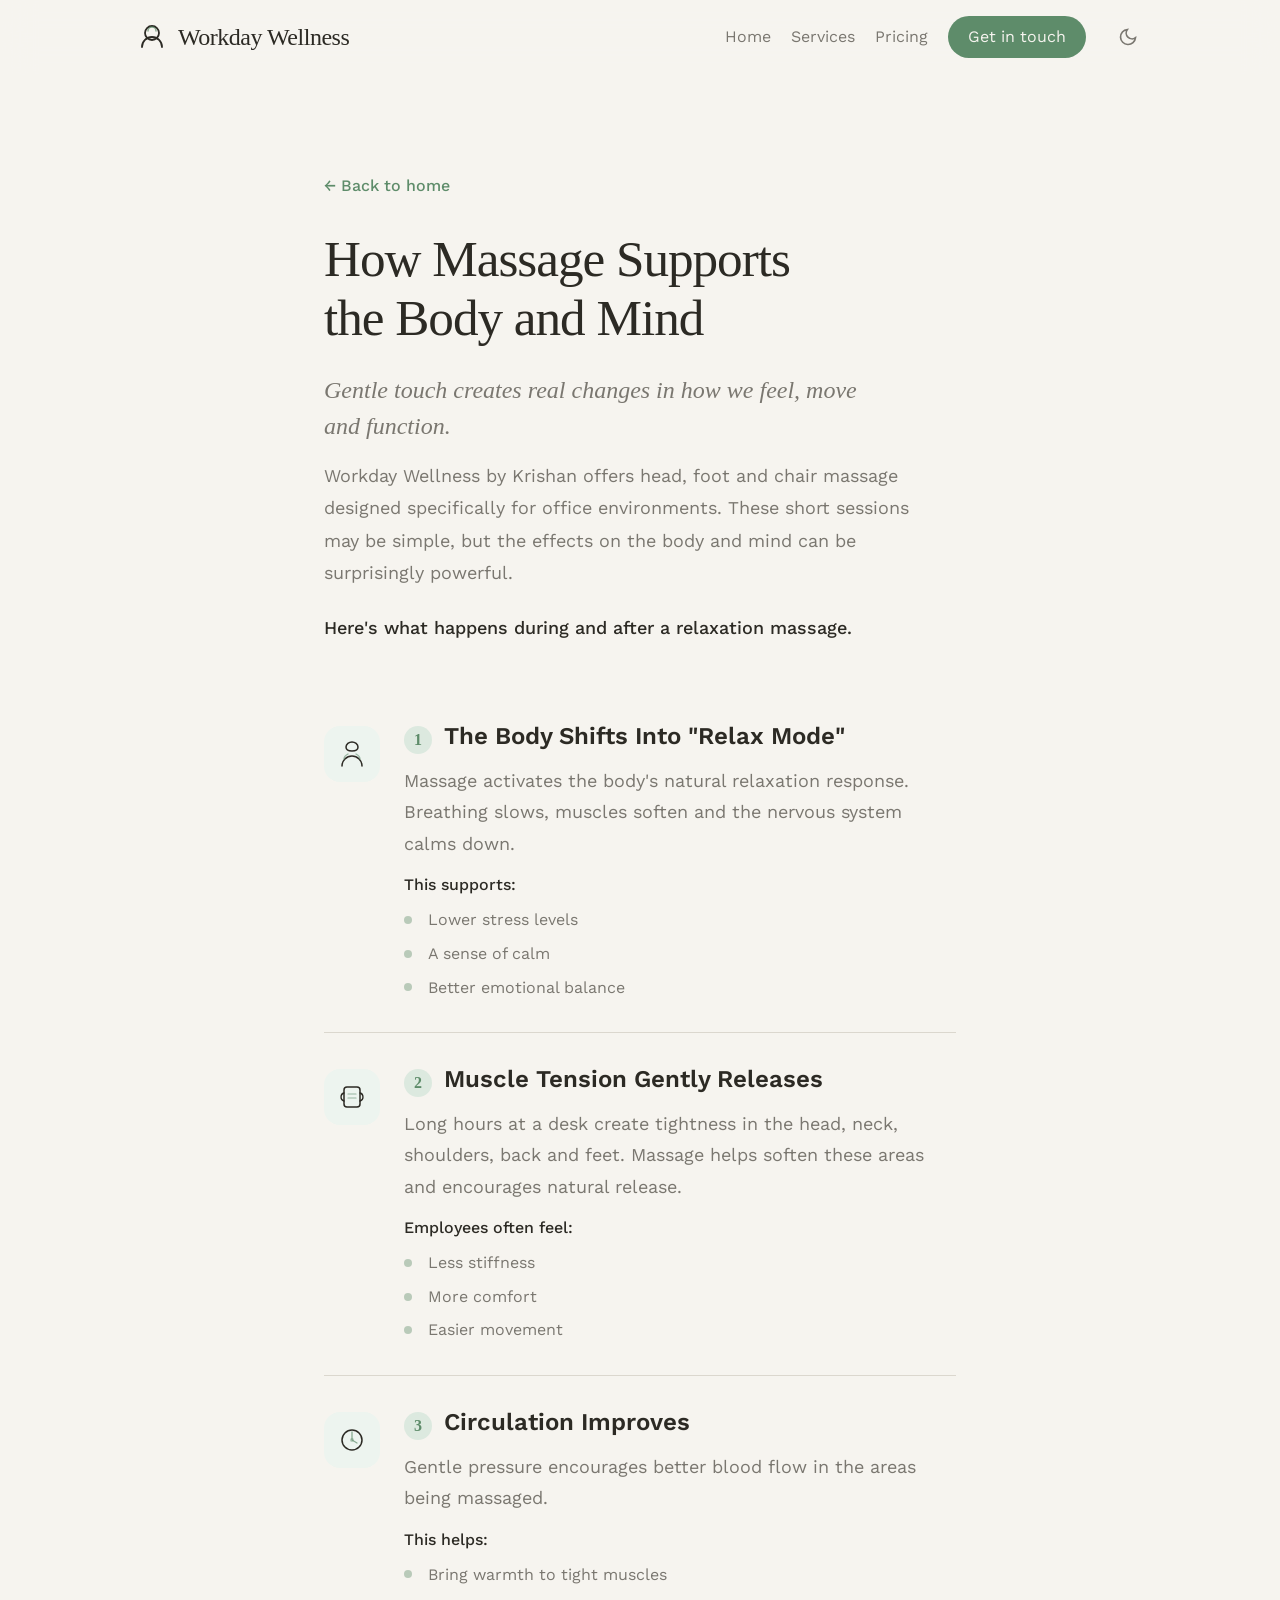
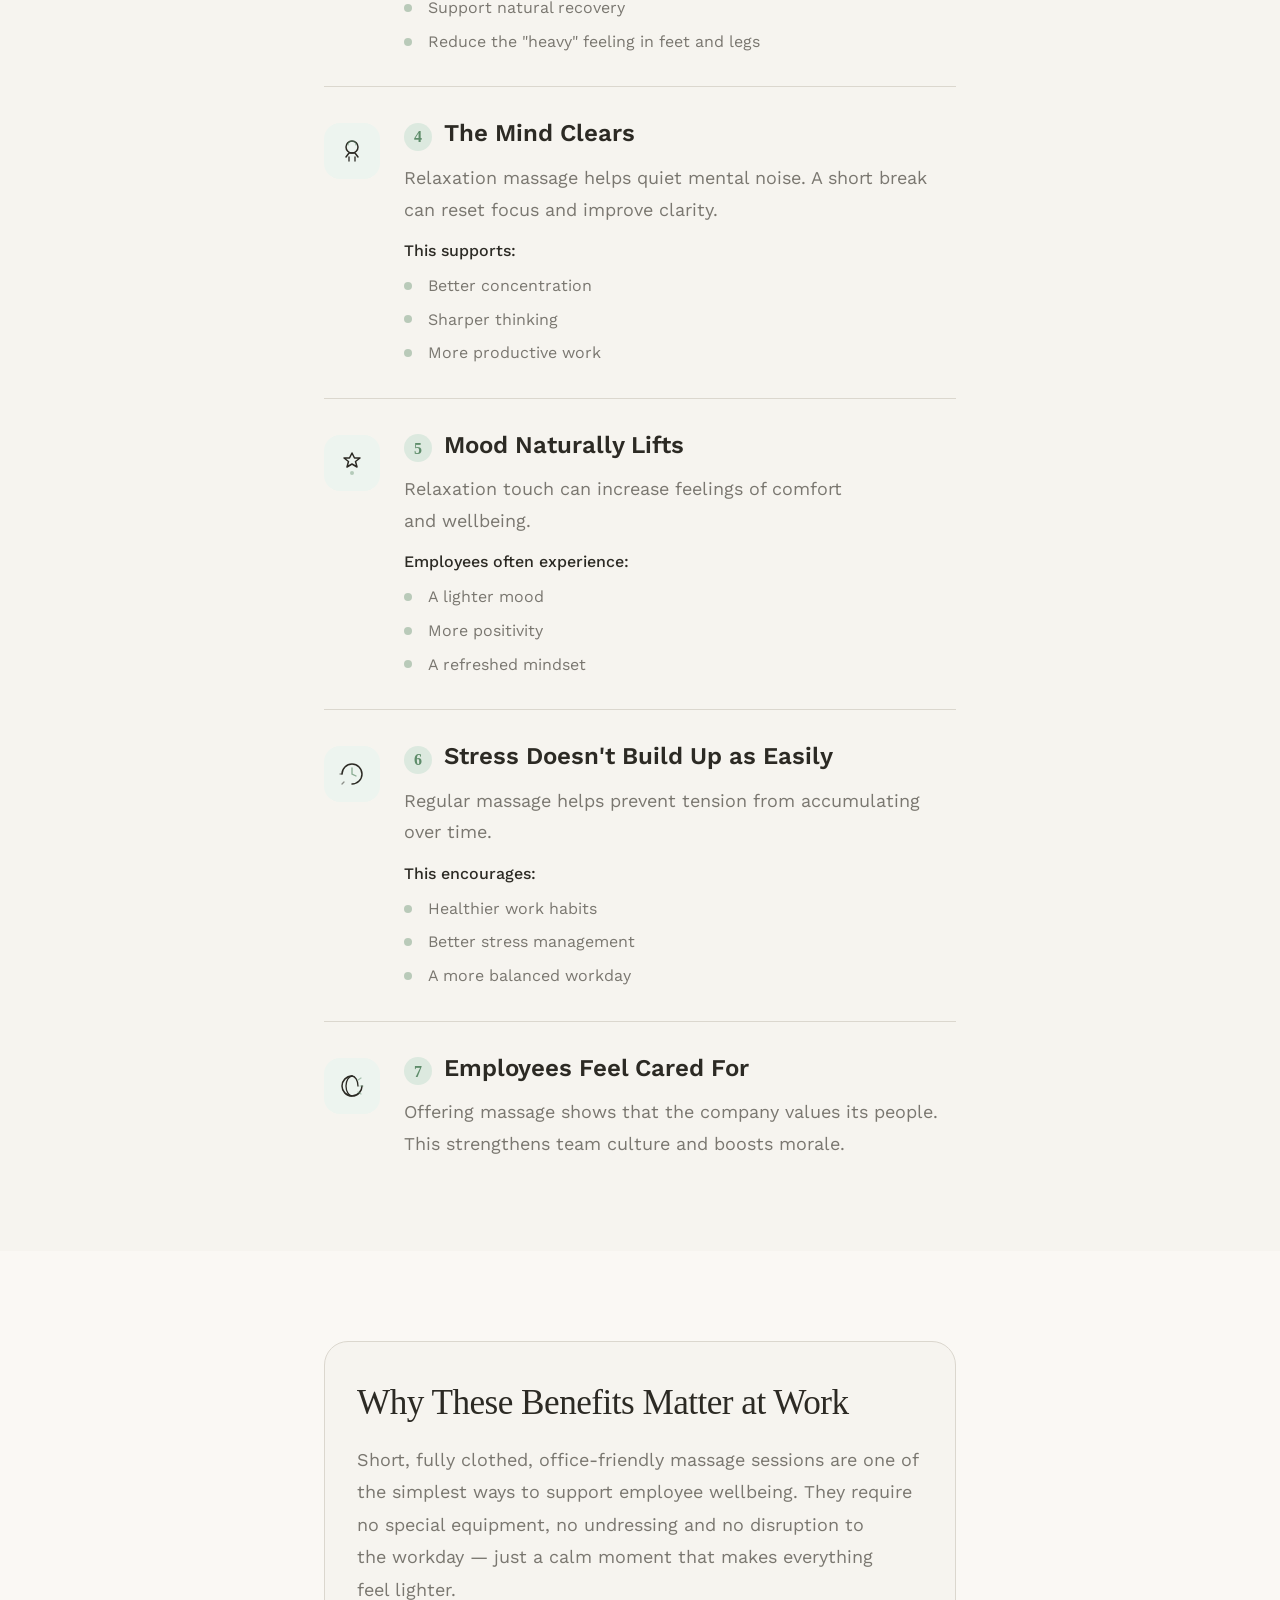
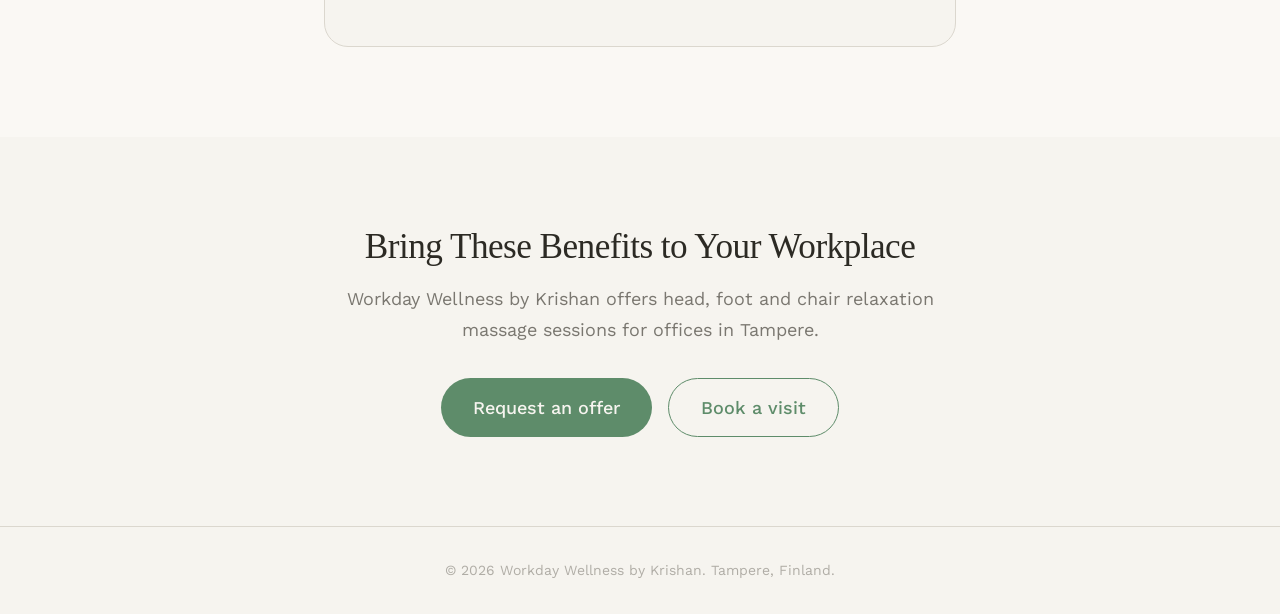
==== benefits.html @ c1ab9ff2 "Add benefits page: How Massage Supports the Body and Mind - 7 benefit sections with icons and bullet" ====
<!DOCTYPE html>
<html lang="en">
<head>
  <meta charset="UTF-8">
  <meta name="viewport" content="width=device-width, initial-scale=1.0">
  <title>How Massage Benefits the Body — Workday Wellness by Krishan</title>
  <meta name="description" content="Discover how gentle head, foot and chair massage supports the body and mind. Reduce stress, ease tension and boost focus at work.">

  <!-- Open Graph -->
  <meta property="og:title" content="How Massage Benefits the Body — Workday Wellness by Krishan">
  <meta property="og:description" content="Gentle touch creates real changes in how we feel, move and function.">
  <meta property="og:type" content="website">

  <!-- Fonts -->
  <link href="https://api.fontshare.com/v2/css?f[]=zodiak@400,500,600,700&display=swap" rel="stylesheet">
  <link rel="preconnect" href="https://fonts.googleapis.com">
  <link rel="preconnect" href="https://fonts.gstatic.com" crossorigin>
  <link href="https://fonts.googleapis.com/css2?family=Work+Sans:wght@300;400;500;600&display=swap" rel="stylesheet">

  <link rel="stylesheet" href="style.css">
  <link rel="stylesheet" href="benefits.css">
</head>
<body>

  <!-- ═══════════════════════════════════════ NAV ═══════════════════════════════════════ -->
  <header class="header" id="header">
    <nav class="nav">
      <a href="index.html" class="logo" aria-label="Workday Wellness home">
        <svg width="36" height="36" viewBox="0 0 36 36" fill="none" xmlns="http://www.w3.org/2000/svg" aria-hidden="true">
          <circle cx="18" cy="14" r="7" stroke="currentColor" stroke-width="1.8"/>
          <path d="M8 28c0-5.5 4.5-10 10-10s10 4.5 10 10" stroke="currentColor" stroke-width="1.8" stroke-linecap="round"/>
          <path d="M14 12c0-2.2 1.8-4 4-4s4 1.8 4 4" stroke="var(--color-accent)" stroke-width="1.5" stroke-linecap="round" opacity="0.7"/>
        </svg>
        <span class="logo-text">Workday Wellness</span>
      </a>
      <div class="nav-links" id="navLinks">
        <a href="index.html">Home</a>
        <a href="index.html#services">Services</a>
        <a href="index.html#pricing">Pricing</a>
        <a href="index.html#contact" class="nav-cta">Get in touch</a>
      </div>
      <button class="theme-toggle" data-theme-toggle aria-label="Switch to dark mode">
        <svg width="20" height="20" viewBox="0 0 24 24" fill="none" stroke="currentColor" stroke-width="2"><path d="M21 12.79A9 9 0 1 1 11.21 3 7 7 0 0 0 21 12.79z"/></svg>
      </button>
      <button class="mobile-toggle" id="mobileToggle" aria-label="Open menu" aria-expanded="false">
        <span></span><span></span><span></span>
      </button>
    </nav>
  </header>

  <main>

    <!-- ═══════════════════════════════════════ PAGE HERO ═══════════════════════════════ -->
    <section class="benefits-hero">
      <div class="container container--narrow">
        <a href="index.html" class="breadcrumb">&larr; Back to home</a>
        <h1 class="benefits-title">How Massage Supports the Body and Mind</h1>
        <p class="benefits-intro">Gentle touch creates real changes in how we feel, move and function.</p>
        <p class="benefits-intro-sub">Workday Wellness by Krishan offers head, foot and chair massage designed specifically for office environments. These short sessions may be simple, but the effects on the body and mind can be surprisingly powerful.</p>
        <p class="benefits-prompt">Here's what happens during and after a relaxation massage.</p>
      </div>
    </section>

    <!-- ═══════════════════════════════════════ BENEFITS ════════════════════════════════ -->
    <section class="benefits-list">
      <div class="container container--narrow">

        <!-- Benefit 1 -->
        <article class="benefit-block">
          <div class="benefit-icon-wrap">
            <svg width="32" height="32" viewBox="0 0 32 32" fill="none"><path d="M16 4c-3 0-6 2-6 5s2 4 6 4 6-1 6-4-3-5-6-5z" stroke="currentColor" stroke-width="1.5"/><path d="M6 28c0-5.5 4.5-10 10-10s10 4.5 10 10" stroke="currentColor" stroke-width="1.5" stroke-linecap="round"/><path d="M12 16c-2 1-4 3-4 5" stroke="var(--color-accent)" stroke-width="1.3" stroke-linecap="round" opacity="0.6"/><path d="M20 16c2 1 4 3 4 5" stroke="var(--color-accent)" stroke-width="1.3" stroke-linecap="round" opacity="0.6"/></svg>
          </div>
          <div class="benefit-content">
            <h2><span class="benefit-num">1</span> The Body Shifts Into "Relax Mode"</h2>
            <p>Massage activates the body's natural relaxation response. Breathing slows, muscles soften and the nervous system calms down.</p>
            <p class="benefit-supports">This supports:</p>
            <ul>
              <li>Lower stress levels</li>
              <li>A sense of calm</li>
              <li>Better emotional balance</li>
            </ul>
          </div>
        </article>

        <!-- Benefit 2 -->
        <article class="benefit-block">
          <div class="benefit-icon-wrap">
            <svg width="32" height="32" viewBox="0 0 32 32" fill="none"><rect x="8" y="6" width="16" height="20" rx="3" stroke="currentColor" stroke-width="1.5"/><path d="M12 13h8M12 17h8" stroke="var(--color-accent)" stroke-width="1.2" stroke-linecap="round" opacity="0.6"/><path d="M8 12c-2 0.5-3 2-3 4s1 3.5 3 4" stroke="currentColor" stroke-width="1.3" stroke-linecap="round"/><path d="M24 12c2 0.5 3 2 3 4s-1 3.5-3 4" stroke="currentColor" stroke-width="1.3" stroke-linecap="round"/></svg>
          </div>
          <div class="benefit-content">
            <h2><span class="benefit-num">2</span> Muscle Tension Gently Releases</h2>
            <p>Long hours at a desk create tightness in the head, neck, shoulders, back and feet. Massage helps soften these areas and encourages natural release.</p>
            <p class="benefit-supports">Employees often feel:</p>
            <ul>
              <li>Less stiffness</li>
              <li>More comfort</li>
              <li>Easier movement</li>
            </ul>
          </div>
        </article>

        <!-- Benefit 3 -->
        <article class="benefit-block">
          <div class="benefit-icon-wrap">
            <svg width="32" height="32" viewBox="0 0 32 32" fill="none"><circle cx="16" cy="16" r="10" stroke="currentColor" stroke-width="1.5"/><path d="M16 8v8l5 3" stroke="var(--color-accent)" stroke-width="1.3" stroke-linecap="round" opacity="0.7"/><circle cx="16" cy="16" r="2" fill="var(--color-accent)" opacity="0.4"/></svg>
          </div>
          <div class="benefit-content">
            <h2><span class="benefit-num">3</span> Circulation Improves</h2>
            <p>Gentle pressure encourages better blood flow in the areas being massaged.</p>
            <p class="benefit-supports">This helps:</p>
            <ul>
              <li>Bring warmth to tight muscles</li>
              <li>Support natural recovery</li>
              <li>Reduce the "heavy" feeling in feet and legs</li>
            </ul>
          </div>
        </article>

        <!-- Benefit 4 -->
        <article class="benefit-block">
          <div class="benefit-icon-wrap">
            <svg width="32" height="32" viewBox="0 0 32 32" fill="none"><circle cx="16" cy="12" r="6" stroke="currentColor" stroke-width="1.5"/><path d="M12 10c0-2.2 1.8-4 4-4s4 1.8 4 4" stroke="var(--color-accent)" stroke-width="1.2" stroke-linecap="round" opacity="0.6"/><path d="M10 22l3-4h6l3 4" stroke="currentColor" stroke-width="1.5" stroke-linecap="round" stroke-linejoin="round"/><path d="M13 22v4M19 22v4" stroke="currentColor" stroke-width="1.3" stroke-linecap="round"/></svg>
          </div>
          <div class="benefit-content">
            <h2><span class="benefit-num">4</span> The Mind Clears</h2>
            <p>Relaxation massage helps quiet mental noise. A short break can reset focus and improve clarity.</p>
            <p class="benefit-supports">This supports:</p>
            <ul>
              <li>Better concentration</li>
              <li>Sharper thinking</li>
              <li>More productive work</li>
            </ul>
          </div>
        </article>

        <!-- Benefit 5 -->
        <article class="benefit-block">
          <div class="benefit-icon-wrap">
            <svg width="32" height="32" viewBox="0 0 32 32" fill="none"><path d="M16 6l2.5 5h5.5l-4.5 3.5 1.5 5.5L16 17l-5 3 1.5-5.5L8 11h5.5L16 6z" stroke="currentColor" stroke-width="1.5" stroke-linejoin="round"/><circle cx="16" cy="26" r="2" fill="var(--color-accent)" opacity="0.4"/></svg>
          </div>
          <div class="benefit-content">
            <h2><span class="benefit-num">5</span> Mood Naturally Lifts</h2>
            <p>Relaxation touch can increase feelings of comfort and wellbeing.</p>
            <p class="benefit-supports">Employees often experience:</p>
            <ul>
              <li>A lighter mood</li>
              <li>More positivity</li>
              <li>A refreshed mindset</li>
            </ul>
          </div>
        </article>

        <!-- Benefit 6 -->
        <article class="benefit-block">
          <div class="benefit-icon-wrap">
            <svg width="32" height="32" viewBox="0 0 32 32" fill="none"><path d="M6 16c0-5.5 4.5-10 10-10s10 4.5 10 10-4.5 10-10 10" stroke="currentColor" stroke-width="1.5" stroke-linecap="round"/><path d="M16 10v6l4 2" stroke="var(--color-accent)" stroke-width="1.3" stroke-linecap="round" opacity="0.7"/><path d="M6 16H4M8 24l-2 2" stroke="currentColor" stroke-width="1.3" stroke-linecap="round" opacity="0.5"/></svg>
          </div>
          <div class="benefit-content">
            <h2><span class="benefit-num">6</span> Stress Doesn't Build Up as Easily</h2>
            <p>Regular massage helps prevent tension from accumulating over time.</p>
            <p class="benefit-supports">This encourages:</p>
            <ul>
              <li>Healthier work habits</li>
              <li>Better stress management</li>
              <li>A more balanced workday</li>
            </ul>
          </div>
        </article>

        <!-- Benefit 7 -->
        <article class="benefit-block">
          <div class="benefit-icon-wrap">
            <svg width="32" height="32" viewBox="0 0 32 32" fill="none"><path d="M16 6C10 6 6 11 6 16s4 10 10 10 10-5 10-10" stroke="currentColor" stroke-width="1.5" stroke-linecap="round"/><path d="M16 6c3 0 6 4.5 6 10" stroke="currentColor" stroke-width="1.3" stroke-linecap="round"/><path d="M16 6c-3 0-6 4.5-6 10s3 10 6 10" stroke="currentColor" stroke-width="1.3" stroke-linecap="round"/><path d="M22 10l3-2M24 16h3M22 22l3 2" stroke="var(--color-accent)" stroke-width="1.2" stroke-linecap="round" opacity="0.5"/></svg>
          </div>
          <div class="benefit-content">
            <h2><span class="benefit-num">7</span> Employees Feel Cared For</h2>
            <p>Offering massage shows that the company values its people. This strengthens team culture and boosts morale.</p>
          </div>
        </article>

      </div>
    </section>

    <!-- ═══════════════════════════════════════ WHY AT WORK ════════════════════════════ -->
    <section class="section benefits-why">
      <div class="container container--narrow">
        <div class="why-card">
          <h2>Why These Benefits Matter at Work</h2>
          <p>Short, fully clothed, office-friendly massage sessions are one of the simplest ways to support employee wellbeing. They require no special equipment, no undressing and no disruption to the workday — just a calm moment that makes everything feel lighter.</p>
        </div>
      </div>
    </section>

    <!-- ═══════════════════════════════════════ CTA ════════════════════════════════════ -->
    <section class="section benefits-cta">
      <div class="container container--narrow benefits-cta-inner">
        <h2>Bring These Benefits to Your Workplace</h2>
        <p>Workday Wellness by Krishan offers head, foot and chair relaxation massage sessions for offices in Tampere.</p>
        <div class="hero-buttons">
          <a href="index.html#contact" class="btn btn-primary btn-large">Request an offer</a>
          <a href="index.html#contact" class="btn btn-secondary btn-large">Book a visit</a>
        </div>
      </div>
    </section>

  </main>

  <!-- ═══════════════════════════════════════ FOOTER ═══════════════════════════════════ -->
  <footer class="footer">
    <div class="container">
      <p>&copy; 2026 Workday Wellness by Krishan. Tampere, Finland.</p>
    </div>
  </footer>

  <script>
    // Dark mode toggle
    (function(){
      const t = document.querySelector('[data-theme-toggle]');
      const r = document.documentElement;
      let d = matchMedia('(prefers-color-scheme:dark)').matches ? 'dark' : 'light';
      r.setAttribute('data-theme', d);
      if(t) t.addEventListener('click', () => {
        d = d === 'dark' ? 'light' : 'dark';
        r.setAttribute('data-theme', d);
        t.setAttribute('aria-label', 'Switch to ' + (d === 'dark' ? 'light' : 'dark') + ' mode');
        t.innerHTML = d === 'dark'
          ? '<svg width="20" height="20" viewBox="0 0 24 24" fill="none" stroke="currentColor" stroke-width="2"><circle cx="12" cy="12" r="5"/><path d="M12 1v2M12 21v2M4.22 4.22l1.42 1.42M18.36 18.36l1.42 1.42M1 12h2M21 12h2M4.22 19.78l1.42-1.42M18.36 5.64l1.42-1.42"/></svg>'
          : '<svg width="20" height="20" viewBox="0 0 24 24" fill="none" stroke="currentColor" stroke-width="2"><path d="M21 12.79A9 9 0 1 1 11.21 3 7 7 0 0 0 21 12.79z"/></svg>';
      });
    })();

    // Mobile menu
    const toggle = document.getElementById('mobileToggle');
    const links = document.getElementById('navLinks');
    toggle.addEventListener('click', () => {
      const open = links.classList.toggle('open');
      toggle.classList.toggle('active');
      toggle.setAttribute('aria-expanded', open);
    });
    links.querySelectorAll('a').forEach(a => a.addEventListener('click', () => {
      links.classList.remove('open');
      toggle.classList.remove('active');
      toggle.setAttribute('aria-expanded', 'false');
    }));

    // Header scroll effect
    let lastScroll = 0;
    const header = document.getElementById('header');
    window.addEventListener('scroll', () => {
      const y = window.scrollY;
      header.classList.toggle('header--scrolled', y > 40);
      header.classList.toggle('header--hidden', y > 400 && y > lastScroll);
      lastScroll = y;
    }, { passive: true });

    // Scroll reveal
    const observer = new IntersectionObserver((entries) => {
      entries.forEach(e => {
        if (e.isIntersecting) {
          e.target.classList.add('revealed');
          observer.unobserve(e.target);
        }
      });
    }, { threshold: 0.12 });
    document.querySelectorAll('.benefit-block, .why-card, .benefits-cta-inner').forEach(el => observer.observe(el));
  </script>

</body>
</html>
---- style.css ----
/* ═══════════════════════════════════════════════════════════════════════
   WORKDAY WELLNESS — Calm, organic, wellness-inspired palette
   Display: Zodiak (Fontshare) · Body: Work Sans (Google Fonts)
   ═══════════════════════════════════════════════════════════════════════ */

/* ── Reset ────────────────────────────────────────────────────────── */
*, *::before, *::after { box-sizing: border-box; margin: 0; padding: 0; }

html {
  -webkit-font-smoothing: antialiased;
  -moz-osx-font-smoothing: grayscale;
  text-rendering: optimizeLegibility;
  scroll-behavior: smooth;
  scroll-padding-top: 5rem;
}

/* ── Design Tokens ────────────────────────────────────────────────── */
:root {
  --font-display: 'Zodiak', 'Georgia', serif;
  --font-body: 'Work Sans', 'Helvetica Neue', sans-serif;

  /* Fluid type */
  --text-xs:   clamp(0.75rem,  0.7rem  + 0.25vw, 0.875rem);
  --text-sm:   clamp(0.875rem, 0.8rem  + 0.35vw, 1rem);
  --text-base: clamp(1rem,     0.95rem + 0.25vw, 1.125rem);
  --text-lg:   clamp(1.125rem, 1rem    + 0.75vw, 1.5rem);
  --text-xl:   clamp(1.5rem,   1.2rem  + 1.25vw, 2.25rem);
  --text-2xl:  clamp(2rem,     1.2rem  + 2.5vw,  3.5rem);
  --text-hero: clamp(2.6rem,   0.8rem  + 5vw,    4.5rem);

  /* 4px spacing */
  --space-1:  0.25rem;
  --space-2:  0.5rem;
  --space-3:  0.75rem;
  --space-4:  1rem;
  --space-5:  1.25rem;
  --space-6:  1.5rem;
  --space-8:  2rem;
  --space-10: 2.5rem;
  --space-12: 3rem;
  --space-16: 4rem;
  --space-20: 5rem;
  --space-24: 6rem;
  --space-32: 8rem;

  --radius-sm: 0.375rem;
  --radius-md: 0.625rem;
  --radius-lg: 1rem;
  --radius-xl: 1.5rem;
  --radius-full: 9999px;

  --transition-interactive: 180ms cubic-bezier(0.16, 1, 0.3, 1);
  --content-narrow: 680px;
  --content-default: 1060px;
}

/* ── Light Mode (Warm cream + sage green accent) ────────────────── */
:root, [data-theme="light"] {
  --color-bg:       #f6f4ef;
  --color-surface:  #faf8f4;
  --color-surface-2:#eeebe4;
  --color-border:   #dbd7ce;
  --color-text:     #2c2a24;
  --color-text-muted:#7a7770;
  --color-text-faint:#b0ada6;
  --color-accent:   #5e8c6a;
  --color-accent-hover:#4a7355;
  --color-accent-light: #dce9df;
  --color-accent-subtle: #edf4ef;
  --color-text-inverse: #f6f4ef;

  --shadow-sm: 0 1px 3px rgba(44,42,36,0.06);
  --shadow-md: 0 4px 14px rgba(44,42,36,0.08);
  --shadow-lg: 0 12px 36px rgba(44,42,36,0.1);
}

/* ── Dark Mode ───────────────────────────────────────────────────── */
[data-theme="dark"] {
  --color-bg:       #1a1917;
  --color-surface:  #222120;
  --color-surface-2:#2a2928;
  --color-border:   #3a3937;
  --color-text:     #d9d6d0;
  --color-text-muted:#8a877f;
  --color-text-faint:#5c5a55;
  --color-accent:   #7eb88a;
  --color-accent-hover:#5e9e6c;
  --color-accent-light: #2d3a30;
  --color-accent-subtle: #252d27;
  --color-text-inverse: #1a1917;

  --shadow-sm: 0 1px 3px rgba(0,0,0,0.25);
  --shadow-md: 0 4px 14px rgba(0,0,0,0.35);
  --shadow-lg: 0 12px 36px rgba(0,0,0,0.45);
}

@media (prefers-color-scheme: dark) {
  :root:not([data-theme]) {
    --color-bg:       #1a1917;
    --color-surface:  #222120;
    --color-surface-2:#2a2928;
    --color-border:   #3a3937;
    --color-text:     #d9d6d0;
    --color-text-muted:#8a877f;
    --color-text-faint:#5c5a55;
    --color-accent:   #7eb88a;
    --color-accent-hover:#5e9e6c;
    --color-accent-light: #2d3a30;
    --color-accent-subtle: #252d27;
    --color-text-inverse: #1a1917;
    --shadow-sm: 0 1px 3px rgba(0,0,0,0.25);
    --shadow-md: 0 4px 14px rgba(0,0,0,0.35);
    --shadow-lg: 0 12px 36px rgba(0,0,0,0.45);
  }
}

/* ── Base ─────────────────────────────────────────────────────────── */
body {
  min-height: 100dvh;
  line-height: 1.6;
  font-family: var(--font-body);
  font-size: var(--text-base);
  color: var(--color-text);
  background-color: var(--color-bg);
}

img, picture, video, canvas, svg { display: block; max-width: 100%; height: auto; }
h1, h2, h3, h4 { text-wrap: balance; line-height: 1.2; font-family: var(--font-display); }
p, li { text-wrap: pretty; max-width: 65ch; }

::selection {
  background: var(--color-accent-light);
  color: var(--color-text);
}

:focus-visible {
  outline: 2px solid var(--color-accent);
  outline-offset: 3px;
  border-radius: var(--radius-sm);
}

a, button, [role="button"] {
  transition: color var(--transition-interactive),
              background var(--transition-interactive),
              border-color var(--transition-interactive),
              box-shadow var(--transition-interactive),
              transform var(--transition-interactive);
}

button { cursor: pointer; background: none; border: none; }

/* ── Layout ──────────────────────────────────────────────────────── */
.container {
  width: 100%;
  max-width: var(--content-default);
  margin: 0 auto;
  padding: 0 var(--space-6);
}

.container--narrow {
  max-width: var(--content-narrow);
}

.section {
  padding-block: clamp(var(--space-12), 7vw, var(--space-24));
}

/* ── Header ──────────────────────────────────────────────────────── */
.header {
  position: sticky;
  top: 0;
  z-index: 100;
  background: color-mix(in srgb, var(--color-bg) 88%, transparent);
  backdrop-filter: blur(16px);
  -webkit-backdrop-filter: blur(16px);
  border-bottom: 1px solid transparent;
  transition: transform 0.3s cubic-bezier(0.16, 1, 0.3, 1),
              box-shadow 0.3s cubic-bezier(0.16, 1, 0.3, 1),
              border-color 0.3s;
}

.header--scrolled {
  border-bottom-color: var(--color-border);
  box-shadow: var(--shadow-sm);
}

.header--hidden {
  transform: translateY(-100%);
}

.nav {
  max-width: var(--content-default);
  margin: 0 auto;
  padding: var(--space-4) var(--space-6);
  display: flex;
  align-items: center;
  gap: var(--space-6);
}

.logo {
  display: flex;
  align-items: center;
  gap: var(--space-2);
  text-decoration: none;
  color: var(--color-text);
  flex-shrink: 0;
}

.logo svg { color: var(--color-text); }

.logo-text {
  font-family: var(--font-display);
  font-size: var(--text-lg);
  font-weight: 500;
  letter-spacing: -0.02em;
}

.nav-links {
  display: flex;
  align-items: center;
  gap: var(--space-5);
  margin-left: auto;
}

.nav-links a {
  font-size: var(--text-sm);
  font-weight: 400;
  color: var(--color-text-muted);
  text-decoration: none;
  white-space: nowrap;
}

.nav-links a:hover {
  color: var(--color-text);
}

.nav-cta {
  background: var(--color-accent);
  color: var(--color-text-inverse) !important;
  padding: var(--space-2) var(--space-5);
  border-radius: var(--radius-full);
  font-weight: 500;
}

.nav-cta:hover {
  background: var(--color-accent-hover) !important;
}

.theme-toggle {
  padding: var(--space-2);
  color: var(--color-text-muted);
  border-radius: var(--radius-md);
  flex-shrink: 0;
}

.theme-toggle:hover { color: var(--color-text); background: var(--color-surface-2); }

.mobile-toggle {
  display: none;
  flex-direction: column;
  gap: 5px;
  padding: var(--space-2);
}

.mobile-toggle span {
  display: block;
  width: 22px;
  height: 2px;
  background: var(--color-text);
  border-radius: 2px;
  transition: 0.25s;
}

.mobile-toggle.active span:nth-child(1) { transform: rotate(45deg) translate(5px, 5px); }
.mobile-toggle.active span:nth-child(2) { opacity: 0; }
.mobile-toggle.active span:nth-child(3) { transform: rotate(-45deg) translate(5px, -5px); }

/* ── Hero ─────────────────────────────────────────────────────────── */
.hero {
  min-height: 80vh;
  display: flex;
  align-items: center;
  padding: clamp(var(--space-16), 10vw, var(--space-32)) var(--space-6);
  max-width: var(--content-default);
  margin: 0 auto;
  position: relative;
}

.hero-content {
  max-width: 640px;
  opacity: 0;
  transform: translateY(24px);
  transition: opacity 0.7s cubic-bezier(0.16, 1, 0.3, 1), transform 0.7s cubic-bezier(0.16, 1, 0.3, 1);
}

.hero-content.revealed {
  opacity: 1;
  transform: translateY(0);
}

.hero-tag {
  font-size: var(--text-sm);
  font-weight: 500;
  color: var(--color-accent);
  text-transform: uppercase;
  letter-spacing: 0.08em;
  margin-bottom: var(--space-4);
}

.hero-headline {
  font-size: var(--text-hero);
  font-weight: 500;
  letter-spacing: -0.02em;
  line-height: 1.1;
  margin-bottom: var(--space-6);
  color: var(--color-text);
}

.hero-sub {
  font-size: var(--text-base);
  color: var(--color-text-muted);
  line-height: 1.7;
  margin-bottom: var(--space-8);
  max-width: 520px;
}

.hero-buttons {
  display: flex;
  gap: var(--space-4);
  flex-wrap: wrap;
}

.hero-visual {
  position: absolute;
  right: -2%;
  top: 50%;
  transform: translateY(-50%);
  width: 42%;
  aspect-ratio: 1;
  opacity: 0;
  transition: opacity 1s 0.3s;
}

.hero-visual.revealed { opacity: 1; }

.hero-shape {
  width: 100%;
  height: 100%;
  border-radius: 50%;
  background: radial-gradient(ellipse at 40% 40%, var(--color-accent-light), var(--color-accent-subtle) 60%, transparent 80%);
  opacity: 0.6;
}

/* ── Buttons ──────────────────────────────────────────────────────── */
.btn {
  display: inline-flex;
  align-items: center;
  justify-content: center;
  text-decoration: none;
  font-size: var(--text-sm);
  font-weight: 500;
  border-radius: var(--radius-full);
  padding: var(--space-3) var(--space-6);
  line-height: 1.4;
  white-space: nowrap;
}

.btn-primary {
  background: var(--color-accent);
  color: var(--color-text-inverse);
}

.btn-primary:hover {
  background: var(--color-accent-hover);
  transform: translateY(-1px);
  box-shadow: var(--shadow-md);
}

.btn-secondary {
  background: transparent;
  color: var(--color-accent);
  border: 1.5px solid var(--color-accent);
}

.btn-secondary:hover {
  background: var(--color-accent-subtle);
}

.btn-large {
  padding: var(--space-4) var(--space-8);
  font-size: var(--text-base);
}

/* ── Section Common ──────────────────────────────────────────────── */
.section-tag {
  font-size: var(--text-xs);
  font-weight: 500;
  color: var(--color-accent);
  text-transform: uppercase;
  letter-spacing: 0.1em;
  margin-bottom: var(--space-3);
}

.section-title {
  font-size: var(--text-xl);
  font-weight: 500;
  margin-bottom: var(--space-8);
  letter-spacing: -0.015em;
}

/* ── About ────────────────────────────────────────────────────────── */
.about-text {
  font-size: var(--text-base);
  color: var(--color-text-muted);
  line-height: 1.8;
  opacity: 0;
  transform: translateY(20px);
  transition: opacity 0.6s, transform 0.6s;
}

.about-text.revealed { opacity: 1; transform: translateY(0); }

/* ── Services ─────────────────────────────────────────────────────── */
.services {
  background: var(--color-surface);
}

.services-grid {
  display: grid;
  grid-template-columns: repeat(auto-fit, minmax(260px, 1fr));
  gap: var(--space-6);
}

.service-card {
  background: var(--color-bg);
  border: 1px solid var(--color-border);
  border-radius: var(--radius-lg);
  padding: var(--space-8) var(--space-6);
  opacity: 0;
  transform: translateY(20px);
  transition: opacity 0.5s, transform 0.5s, box-shadow 0.25s;
}

.service-card.revealed {
  opacity: 1;
  transform: translateY(0);
}

.service-card:nth-child(2).revealed { transition-delay: 0.08s; }
.service-card:nth-child(3).revealed { transition-delay: 0.16s; }
.service-card:nth-child(4).revealed { transition-delay: 0.24s; }
.service-card:nth-child(5).revealed { transition-delay: 0.32s; }

.service-card:hover {
  box-shadow: var(--shadow-md);
}

.service-icon {
  margin-bottom: var(--space-5);
  color: var(--color-text);
}

.service-card h3 {
  font-family: var(--font-body);
  font-size: var(--text-base);
  font-weight: 600;
  margin-bottom: var(--space-2);
}

.service-card p {
  font-size: var(--text-sm);
  color: var(--color-text-muted);
  line-height: 1.6;
}

/* ── How It Works ─────────────────────────────────────────────────── */
.steps {
  display: grid;
  grid-template-columns: repeat(auto-fit, minmax(200px, 1fr));
  gap: var(--space-8);
  counter-reset: step;
}

.step {
  text-align: center;
  opacity: 0;
  transform: translateY(16px);
  transition: opacity 0.5s, transform 0.5s;
}

.step.revealed {
  opacity: 1;
  transform: translateY(0);
}

.step:nth-child(2).revealed { transition-delay: 0.1s; }
.step:nth-child(3).revealed { transition-delay: 0.2s; }
.step:nth-child(4).revealed { transition-delay: 0.3s; }

.step-number {
  display: inline-flex;
  align-items: center;
  justify-content: center;
  width: 48px;
  height: 48px;
  border-radius: 50%;
  background: var(--color-accent-light);
  color: var(--color-accent);
  font-family: var(--font-display);
  font-size: var(--text-lg);
  font-weight: 600;
  margin-bottom: var(--space-4);
}

.step h3 {
  font-family: var(--font-body);
  font-size: var(--text-sm);
  font-weight: 500;
  color: var(--color-text-muted);
  max-width: 200px;
  margin: 0 auto;
}

/* ── Pricing ──────────────────────────────────────────────────────── */
.pricing {
  background: var(--color-surface);
}

.pricing-cards {
  display: grid;
  grid-template-columns: repeat(auto-fit, minmax(180px, 1fr));
  gap: var(--space-5);
  margin-bottom: var(--space-6);
}

.price-card {
  background: var(--color-bg);
  border: 1px solid var(--color-border);
  border-radius: var(--radius-lg);
  padding: var(--space-6) var(--space-5);
  text-align: center;
  opacity: 0;
  transform: translateY(16px);
  transition: opacity 0.5s, transform 0.5s;
}

.price-card.revealed {
  opacity: 1;
  transform: translateY(0);
}

.price-card:nth-child(2).revealed { transition-delay: 0.08s; }
.price-card:nth-child(3).revealed { transition-delay: 0.16s; }

.price-label {
  font-size: var(--text-sm);
  color: var(--color-text-muted);
  margin-bottom: var(--space-2);
}

.price-detail {
  font-size: var(--text-xs);
  color: var(--color-text-faint);
}

.price-value {
  font-family: var(--font-display);
  font-size: var(--text-xl);
  font-weight: 600;
  color: var(--color-accent);
}

.pricing-note {
  font-size: var(--text-sm);
  color: var(--color-text-muted);
  text-align: center;
}

/* ── Krishan ──────────────────────────────────────────────────────── */
.krishan-content {
  display: flex;
  align-items: flex-start;
  gap: var(--space-6);
  opacity: 0;
  transform: translateY(20px);
  transition: opacity 0.6s, transform 0.6s;
}

.krishan-content.revealed { opacity: 1; transform: translateY(0); }

.krishan-avatar { flex-shrink: 0; }

.avatar-placeholder {
  width: 80px;
  height: 80px;
  border-radius: 50%;
  background: var(--color-accent-light);
  color: var(--color-accent);
  display: flex;
  align-items: center;
  justify-content: center;
  font-family: var(--font-display);
  font-size: var(--text-xl);
  font-weight: 600;
}

.krishan-text {
  font-size: var(--text-base);
  color: var(--color-text-muted);
  line-height: 1.8;
}

/* ── Contact ──────────────────────────────────────────────────────── */
.contact {
  background: var(--color-surface);
}

.contact-grid {
  display: flex;
  flex-direction: column;
  gap: var(--space-8);
  align-items: flex-start;
}

.contact-info {
  display: flex;
  flex-direction: column;
  gap: var(--space-5);
}

.contact-item {
  display: flex;
  align-items: flex-start;
  gap: var(--space-4);
  opacity: 0;
  transform: translateY(12px);
  transition: opacity 0.5s, transform 0.5s;
}

.contact-item.revealed { opacity: 1; transform: translateY(0); }
.contact-item:nth-child(2).revealed { transition-delay: 0.08s; }
.contact-item:nth-child(3).revealed { transition-delay: 0.16s; }

.contact-item svg {
  flex-shrink: 0;
  color: var(--color-accent);
  margin-top: 2px;
}

.contact-label {
  font-size: var(--text-xs);
  color: var(--color-text-faint);
  text-transform: uppercase;
  letter-spacing: 0.06em;
  margin-bottom: 2px;
}

.contact-value {
  font-size: var(--text-base);
  color: var(--color-text);
  text-decoration: none;
}

a.contact-value:hover {
  color: var(--color-accent);
}

/* ── Footer ──────────────────────────────────────────────────────── */
.footer {
  padding: var(--space-8) var(--space-6);
  border-top: 1px solid var(--color-border);
  text-align: center;
}

.footer p {
  font-size: var(--text-xs);
  color: var(--color-text-faint);
  max-width: none;
}

/* ═══════════════════════════════════════════════════════════════════
   RESPONSIVE
   ═══════════════════════════════════════════════════════════════════ */

@media (max-width: 768px) {
  .nav-links {
    position: fixed;
    top: 0;
    right: 0;
    bottom: 0;
    width: 280px;
    background: var(--color-bg);
    border-left: 1px solid var(--color-border);
    flex-direction: column;
    align-items: flex-start;
    padding: var(--space-20) var(--space-6) var(--space-8);
    gap: var(--space-4);
    transform: translateX(100%);
    transition: transform 0.3s cubic-bezier(0.16, 1, 0.3, 1);
    z-index: 99;
  }

  .nav-links.open { transform: translateX(0); }

  .nav-links a {
    font-size: var(--text-base);
    padding: var(--space-2) 0;
    width: 100%;
  }

  .nav-cta {
    margin-top: var(--space-4);
    text-align: center;
    padding: var(--space-3) var(--space-6) !important;
    display: inline-block;
    width: auto;
  }

  .mobile-toggle { display: flex; }

  .hero {
    min-height: auto;
    padding: var(--space-12) var(--space-6) var(--space-16);
  }

  .hero-visual {
    display: none;
  }

  .hero-headline br { display: none; }

  .services-grid {
    grid-template-columns: 1fr;
  }

  .steps {
    grid-template-columns: 1fr 1fr;
    gap: var(--space-6);
  }

  .pricing-cards {
    grid-template-columns: 1fr;
  }

  .krishan-content {
    flex-direction: column;
    align-items: center;
    text-align: center;
  }
}

@media (max-width: 480px) {
  .steps {
    grid-template-columns: 1fr;
  }
}

/* ── Reduced motion ──────────────────────────────────────────────── */
@media (prefers-reduced-motion: reduce) {
  *, *::before, *::after {
    animation-duration: 0.01ms !important;
    animation-iteration-count: 1 !important;
    transition-duration: 0.01ms !important;
    scroll-behavior: auto !important;
  }
  .service-card, .step, .price-card, .contact-item,
  .krishan-content, .about-text, .hero-content, .hero-visual {
    opacity: 1 !important;
    transform: none !important;
  }
}
---- benefits.css ----
/* ═══════════════════════════════════════════════════════════════════════
   BENEFITS PAGE — extends base style.css
   ═══════════════════════════════════════════════════════════════════════ */

/* ── Page Hero ──────────────────────────────────────────────────────── */
.benefits-hero {
  padding: clamp(var(--space-16), 10vw, var(--space-24)) var(--space-6) var(--space-12);
}

.breadcrumb {
  display: inline-block;
  font-size: var(--text-sm);
  color: var(--color-accent);
  text-decoration: none;
  margin-bottom: var(--space-8);
  font-weight: 500;
}

.breadcrumb:hover {
  color: var(--color-accent-hover);
}

.benefits-title {
  font-size: var(--text-2xl);
  font-weight: 500;
  letter-spacing: -0.02em;
  line-height: 1.15;
  margin-bottom: var(--space-6);
  color: var(--color-text);
}

.benefits-intro {
  font-size: var(--text-lg);
  font-family: var(--font-display);
  color: var(--color-text-muted);
  line-height: 1.5;
  margin-bottom: var(--space-4);
  font-style: italic;
}

.benefits-intro-sub {
  font-size: var(--text-base);
  color: var(--color-text-muted);
  line-height: 1.8;
  margin-bottom: var(--space-6);
}

.benefits-prompt {
  font-size: var(--text-base);
  font-weight: 500;
  color: var(--color-text);
}

/* ── Benefits List ─────────────────────────────────────────────────── */
.benefits-list {
  padding: var(--space-4) var(--space-6) var(--space-12);
}

.benefit-block {
  display: flex;
  gap: var(--space-6);
  align-items: flex-start;
  padding: var(--space-8) 0;
  border-bottom: 1px solid var(--color-border);
  opacity: 0;
  transform: translateY(20px);
  transition: opacity 0.6s cubic-bezier(0.16, 1, 0.3, 1),
              transform 0.6s cubic-bezier(0.16, 1, 0.3, 1);
}

.benefit-block.revealed {
  opacity: 1;
  transform: translateY(0);
}

.benefit-block:first-child {
  padding-top: var(--space-4);
}

.benefit-block:last-child {
  border-bottom: none;
}

/* Stagger reveal */
.benefit-block:nth-child(2).revealed { transition-delay: 0.04s; }
.benefit-block:nth-child(3).revealed { transition-delay: 0.08s; }
.benefit-block:nth-child(4).revealed { transition-delay: 0.12s; }
.benefit-block:nth-child(5).revealed { transition-delay: 0.16s; }
.benefit-block:nth-child(6).revealed { transition-delay: 0.20s; }
.benefit-block:nth-child(7).revealed { transition-delay: 0.24s; }

.benefit-icon-wrap {
  flex-shrink: 0;
  width: 56px;
  height: 56px;
  display: flex;
  align-items: center;
  justify-content: center;
  border-radius: var(--radius-lg);
  background: var(--color-accent-subtle);
  color: var(--color-text);
  margin-top: var(--space-1);
}

.benefit-content h2 {
  font-family: var(--font-body);
  font-size: var(--text-lg);
  font-weight: 600;
  margin-bottom: var(--space-3);
  display: flex;
  align-items: baseline;
  gap: var(--space-3);
}

.benefit-num {
  font-family: var(--font-display);
  font-size: var(--text-sm);
  font-weight: 600;
  color: var(--color-accent);
  background: var(--color-accent-light);
  width: 28px;
  height: 28px;
  border-radius: 50%;
  display: inline-flex;
  align-items: center;
  justify-content: center;
  flex-shrink: 0;
  position: relative;
  top: 1px;
}

.benefit-content p {
  font-size: var(--text-base);
  color: var(--color-text-muted);
  line-height: 1.75;
  margin-bottom: var(--space-3);
}

.benefit-supports {
  font-weight: 500;
  color: var(--color-text) !important;
  margin-bottom: var(--space-2) !important;
  font-size: var(--text-sm) !important;
}

.benefit-content ul {
  list-style: none;
  padding: 0;
  display: flex;
  flex-direction: column;
  gap: var(--space-2);
}

.benefit-content li {
  font-size: var(--text-sm);
  color: var(--color-text-muted);
  padding-left: var(--space-6);
  position: relative;
  line-height: 1.6;
}

.benefit-content li::before {
  content: '';
  position: absolute;
  left: 0;
  top: 0.55em;
  width: 8px;
  height: 8px;
  border-radius: 50%;
  background: var(--color-accent);
  opacity: 0.4;
}

/* ── Why Card ──────────────────────────────────────────────────────── */
.benefits-why {
  background: var(--color-surface);
}

.why-card {
  background: var(--color-bg);
  border: 1px solid var(--color-border);
  border-radius: var(--radius-xl);
  padding: var(--space-10) var(--space-8);
  opacity: 0;
  transform: translateY(16px);
  transition: opacity 0.6s, transform 0.6s;
}

.why-card.revealed {
  opacity: 1;
  transform: translateY(0);
}

.why-card h2 {
  font-family: var(--font-display);
  font-size: var(--text-xl);
  font-weight: 500;
  margin-bottom: var(--space-5);
  letter-spacing: -0.015em;
}

.why-card p {
  font-size: var(--text-base);
  color: var(--color-text-muted);
  line-height: 1.8;
  max-width: 100%;
}

/* ── CTA Section ──────────────────────────────────────────────────── */
.benefits-cta {
  text-align: center;
}

.benefits-cta-inner {
  opacity: 0;
  transform: translateY(16px);
  transition: opacity 0.6s, transform 0.6s;
}

.benefits-cta-inner.revealed {
  opacity: 1;
  transform: translateY(0);
}

.benefits-cta h2 {
  font-family: var(--font-display);
  font-size: var(--text-xl);
  font-weight: 500;
  margin-bottom: var(--space-4);
  letter-spacing: -0.015em;
}

.benefits-cta p {
  font-size: var(--text-base);
  color: var(--color-text-muted);
  line-height: 1.7;
  margin-bottom: var(--space-8);
  max-width: 100%;
}

.benefits-cta .hero-buttons {
  justify-content: center;
}

/* ── Responsive ───────────────────────────────────────────────────── */
@media (max-width: 768px) {
  .benefit-block {
    flex-direction: column;
    gap: var(--space-4);
  }

  .benefit-icon-wrap {
    margin-top: 0;
  }

  .why-card {
    padding: var(--space-8) var(--space-6);
  }
}

/* ── Reduced motion ───────────────────────────────────────────────── */
@media (prefers-reduced-motion: reduce) {
  .benefit-block,
  .why-card,
  .benefits-cta-inner {
    opacity: 1 !important;
    transform: none !important;
  }
}
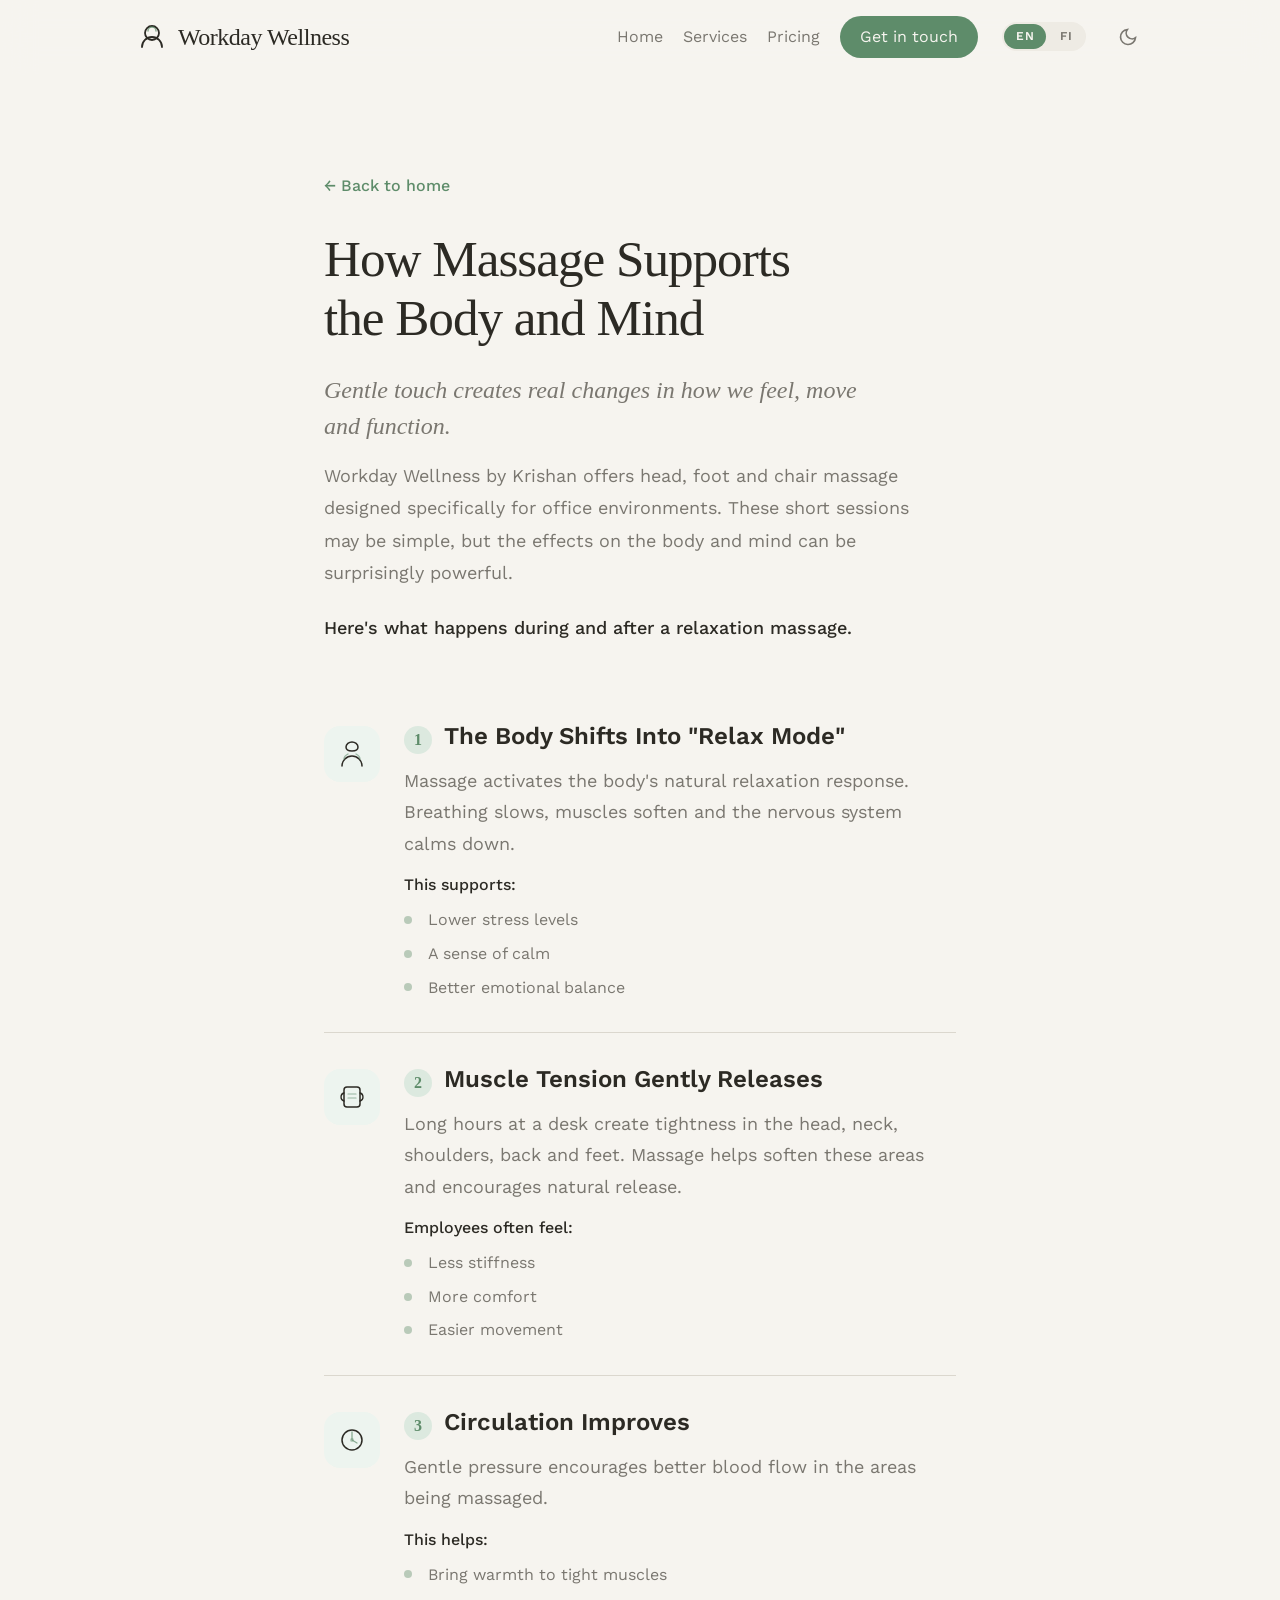
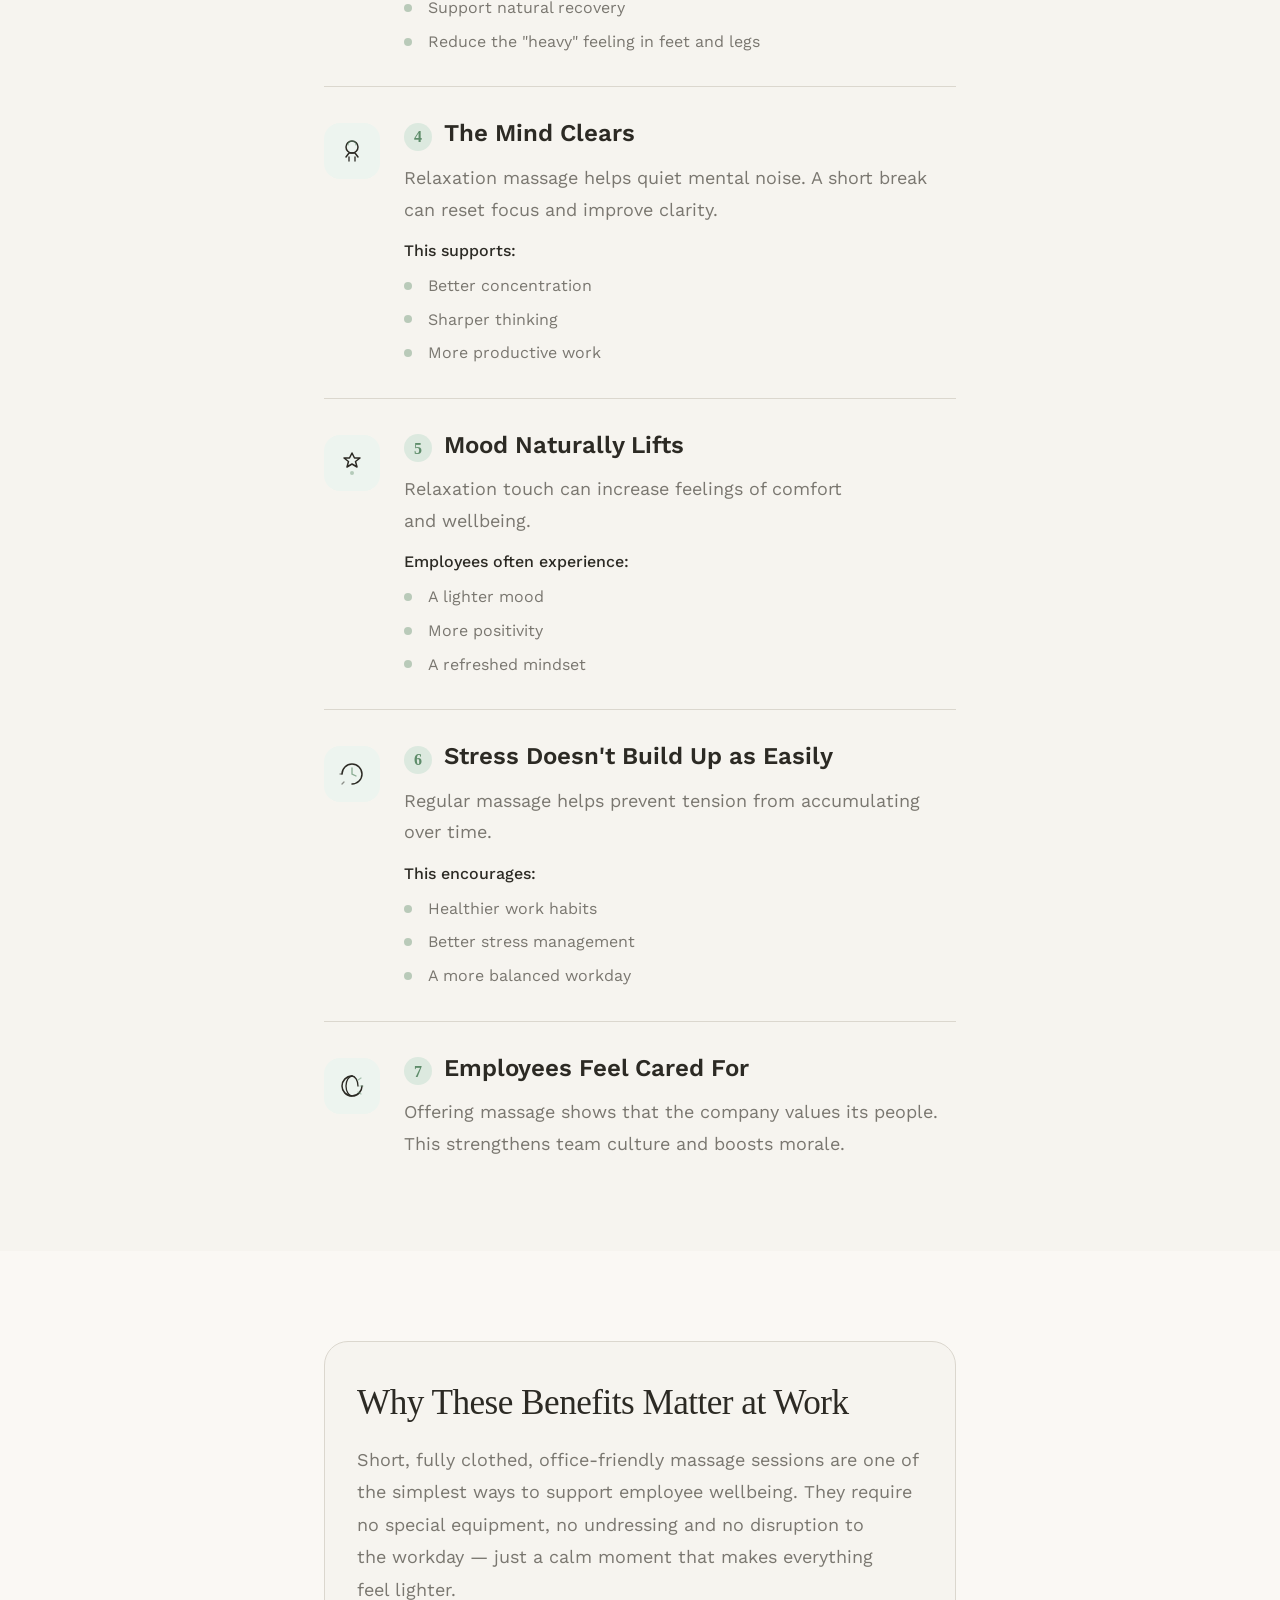
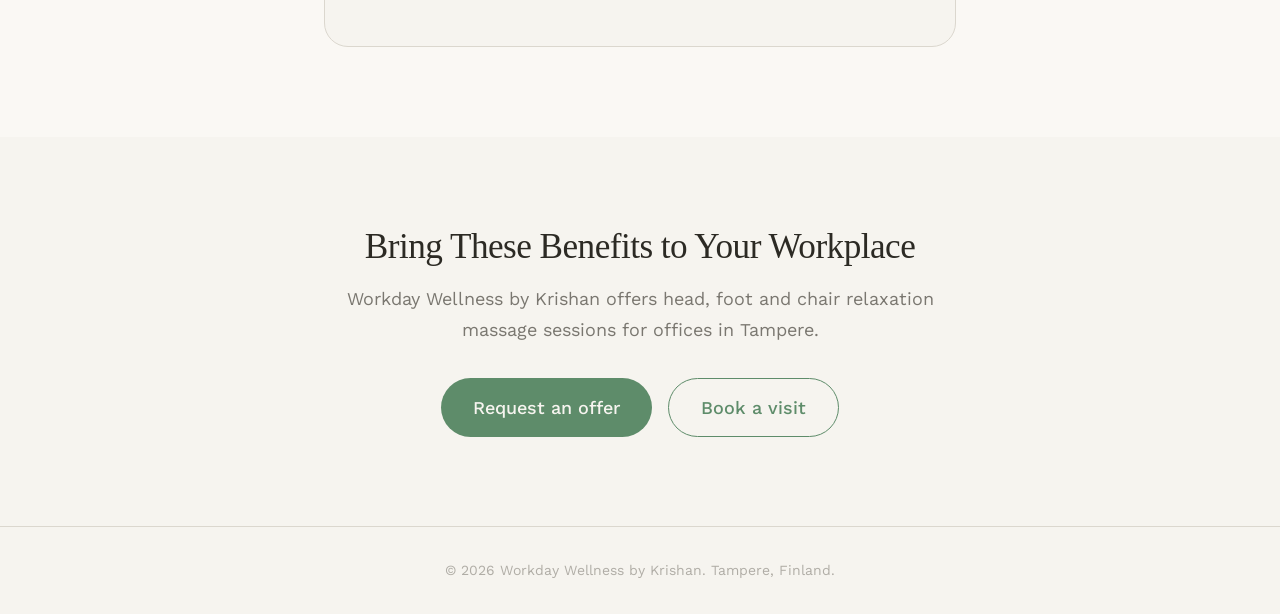
==== commit cd065d27: "Add Finnish/English language switcher (EN/FI toggle) - i18n.js with full translations for both pages" ====
--- a/benefits.html
+++ b/benefits.html
@@ -34,10 +34,15 @@
         <span class="logo-text">Workday Wellness</span>
       </a>
       <div class="nav-links" id="navLinks">
-        <a href="index.html">Home</a>
-        <a href="index.html#services">Services</a>
-        <a href="index.html#pricing">Pricing</a>
-        <a href="index.html#contact" class="nav-cta">Get in touch</a>
+        <a href="index.html" data-i18n="nav.home">Home</a>
+        <a href="index.html#services" data-i18n="nav.services">Services</a>
+        <a href="index.html#pricing" data-i18n="nav.pricing">Pricing</a>
+        <a href="index.html#contact" class="nav-cta" data-i18n="nav.cta">Get in touch</a>
+      </div>
+      <!-- Language toggle -->
+      <div class="lang-toggle" aria-label="Language">
+        <button class="lang-btn lang-btn--active" data-lang="en">EN</button>
+        <button class="lang-btn" data-lang="fi">FI</button>
       </div>
       <button class="theme-toggle" data-theme-toggle aria-label="Switch to dark mode">
         <svg width="20" height="20" viewBox="0 0 24 24" fill="none" stroke="currentColor" stroke-width="2"><path d="M21 12.79A9 9 0 1 1 11.21 3 7 7 0 0 0 21 12.79z"/></svg>
@@ -53,11 +58,11 @@
     <!-- ═══════════════════════════════════════ PAGE HERO ═══════════════════════════════ -->
     <section class="benefits-hero">
       <div class="container container--narrow">
-        <a href="index.html" class="breadcrumb">&larr; Back to home</a>
-        <h1 class="benefits-title">How Massage Supports the Body and Mind</h1>
-        <p class="benefits-intro">Gentle touch creates real changes in how we feel, move and function.</p>
-        <p class="benefits-intro-sub">Workday Wellness by Krishan offers head, foot and chair massage designed specifically for office environments. These short sessions may be simple, but the effects on the body and mind can be surprisingly powerful.</p>
-        <p class="benefits-prompt">Here's what happens during and after a relaxation massage.</p>
+        <a href="index.html" class="breadcrumb" data-i18n="ben.breadcrumb">&larr; Back to home</a>
+        <h1 class="benefits-title" data-i18n="ben.title">How Massage Supports the Body and Mind</h1>
+        <p class="benefits-intro" data-i18n="ben.intro">Gentle touch creates real changes in how we feel, move and function.</p>
+        <p class="benefits-intro-sub" data-i18n="ben.intro.sub">Workday Wellness by Krishan offers head, foot and chair massage designed specifically for office environments. These short sessions may be simple, but the effects on the body and mind can be surprisingly powerful.</p>
+        <p class="benefits-prompt" data-i18n="ben.prompt">Here's what happens during and after a relaxation massage.</p>
       </div>
     </section>
 
@@ -71,13 +76,13 @@
             <svg width="32" height="32" viewBox="0 0 32 32" fill="none"><path d="M16 4c-3 0-6 2-6 5s2 4 6 4 6-1 6-4-3-5-6-5z" stroke="currentColor" stroke-width="1.5"/><path d="M6 28c0-5.5 4.5-10 10-10s10 4.5 10 10" stroke="currentColor" stroke-width="1.5" stroke-linecap="round"/><path d="M12 16c-2 1-4 3-4 5" stroke="var(--color-accent)" stroke-width="1.3" stroke-linecap="round" opacity="0.6"/><path d="M20 16c2 1 4 3 4 5" stroke="var(--color-accent)" stroke-width="1.3" stroke-linecap="round" opacity="0.6"/></svg>
           </div>
           <div class="benefit-content">
-            <h2><span class="benefit-num">1</span> The Body Shifts Into "Relax Mode"</h2>
-            <p>Massage activates the body's natural relaxation response. Breathing slows, muscles soften and the nervous system calms down.</p>
-            <p class="benefit-supports">This supports:</p>
-            <ul>
-              <li>Lower stress levels</li>
-              <li>A sense of calm</li>
-              <li>Better emotional balance</li>
+            <h2><span class="benefit-num">1</span> <span data-i18n="ben.1.title">The Body Shifts Into "Relax Mode"</span></h2>
+            <p data-i18n="ben.1.desc">Massage activates the body's natural relaxation response. Breathing slows, muscles soften and the nervous system calms down.</p>
+            <p class="benefit-supports" data-i18n="ben.1.label">This supports:</p>
+            <ul>
+              <li data-i18n="ben.1.li1">Lower stress levels</li>
+              <li data-i18n="ben.1.li2">A sense of calm</li>
+              <li data-i18n="ben.1.li3">Better emotional balance</li>
             </ul>
           </div>
         </article>
@@ -88,13 +93,13 @@
             <svg width="32" height="32" viewBox="0 0 32 32" fill="none"><rect x="8" y="6" width="16" height="20" rx="3" stroke="currentColor" stroke-width="1.5"/><path d="M12 13h8M12 17h8" stroke="var(--color-accent)" stroke-width="1.2" stroke-linecap="round" opacity="0.6"/><path d="M8 12c-2 0.5-3 2-3 4s1 3.5 3 4" stroke="currentColor" stroke-width="1.3" stroke-linecap="round"/><path d="M24 12c2 0.5 3 2 3 4s-1 3.5-3 4" stroke="currentColor" stroke-width="1.3" stroke-linecap="round"/></svg>
           </div>
           <div class="benefit-content">
-            <h2><span class="benefit-num">2</span> Muscle Tension Gently Releases</h2>
-            <p>Long hours at a desk create tightness in the head, neck, shoulders, back and feet. Massage helps soften these areas and encourages natural release.</p>
-            <p class="benefit-supports">Employees often feel:</p>
-            <ul>
-              <li>Less stiffness</li>
-              <li>More comfort</li>
-              <li>Easier movement</li>
+            <h2><span class="benefit-num">2</span> <span data-i18n="ben.2.title">Muscle Tension Gently Releases</span></h2>
+            <p data-i18n="ben.2.desc">Long hours at a desk create tightness in the head, neck, shoulders, back and feet. Massage helps soften these areas and encourages natural release.</p>
+            <p class="benefit-supports" data-i18n="ben.2.label">Employees often feel:</p>
+            <ul>
+              <li data-i18n="ben.2.li1">Less stiffness</li>
+              <li data-i18n="ben.2.li2">More comfort</li>
+              <li data-i18n="ben.2.li3">Easier movement</li>
             </ul>
           </div>
         </article>
@@ -105,13 +110,13 @@
             <svg width="32" height="32" viewBox="0 0 32 32" fill="none"><circle cx="16" cy="16" r="10" stroke="currentColor" stroke-width="1.5"/><path d="M16 8v8l5 3" stroke="var(--color-accent)" stroke-width="1.3" stroke-linecap="round" opacity="0.7"/><circle cx="16" cy="16" r="2" fill="var(--color-accent)" opacity="0.4"/></svg>
           </div>
           <div class="benefit-content">
-            <h2><span class="benefit-num">3</span> Circulation Improves</h2>
-            <p>Gentle pressure encourages better blood flow in the areas being massaged.</p>
-            <p class="benefit-supports">This helps:</p>
-            <ul>
-              <li>Bring warmth to tight muscles</li>
-              <li>Support natural recovery</li>
-              <li>Reduce the "heavy" feeling in feet and legs</li>
+            <h2><span class="benefit-num">3</span> <span data-i18n="ben.3.title">Circulation Improves</span></h2>
+            <p data-i18n="ben.3.desc">Gentle pressure encourages better blood flow in the areas being massaged.</p>
+            <p class="benefit-supports" data-i18n="ben.3.label">This helps:</p>
+            <ul>
+              <li data-i18n="ben.3.li1">Bring warmth to tight muscles</li>
+              <li data-i18n="ben.3.li2">Support natural recovery</li>
+              <li data-i18n="ben.3.li3">Reduce the "heavy" feeling in feet and legs</li>
             </ul>
           </div>
         </article>
@@ -122,13 +127,13 @@
             <svg width="32" height="32" viewBox="0 0 32 32" fill="none"><circle cx="16" cy="12" r="6" stroke="currentColor" stroke-width="1.5"/><path d="M12 10c0-2.2 1.8-4 4-4s4 1.8 4 4" stroke="var(--color-accent)" stroke-width="1.2" stroke-linecap="round" opacity="0.6"/><path d="M10 22l3-4h6l3 4" stroke="currentColor" stroke-width="1.5" stroke-linecap="round" stroke-linejoin="round"/><path d="M13 22v4M19 22v4" stroke="currentColor" stroke-width="1.3" stroke-linecap="round"/></svg>
           </div>
           <div class="benefit-content">
-            <h2><span class="benefit-num">4</span> The Mind Clears</h2>
-            <p>Relaxation massage helps quiet mental noise. A short break can reset focus and improve clarity.</p>
-            <p class="benefit-supports">This supports:</p>
-            <ul>
-              <li>Better concentration</li>
-              <li>Sharper thinking</li>
-              <li>More productive work</li>
+            <h2><span class="benefit-num">4</span> <span data-i18n="ben.4.title">The Mind Clears</span></h2>
+            <p data-i18n="ben.4.desc">Relaxation massage helps quiet mental noise. A short break can reset focus and improve clarity.</p>
+            <p class="benefit-supports" data-i18n="ben.4.label">This supports:</p>
+            <ul>
+              <li data-i18n="ben.4.li1">Better concentration</li>
+              <li data-i18n="ben.4.li2">Sharper thinking</li>
+              <li data-i18n="ben.4.li3">More productive work</li>
             </ul>
           </div>
         </article>
@@ -139,13 +144,13 @@
             <svg width="32" height="32" viewBox="0 0 32 32" fill="none"><path d="M16 6l2.5 5h5.5l-4.5 3.5 1.5 5.5L16 17l-5 3 1.5-5.5L8 11h5.5L16 6z" stroke="currentColor" stroke-width="1.5" stroke-linejoin="round"/><circle cx="16" cy="26" r="2" fill="var(--color-accent)" opacity="0.4"/></svg>
           </div>
           <div class="benefit-content">
-            <h2><span class="benefit-num">5</span> Mood Naturally Lifts</h2>
-            <p>Relaxation touch can increase feelings of comfort and wellbeing.</p>
-            <p class="benefit-supports">Employees often experience:</p>
-            <ul>
-              <li>A lighter mood</li>
-              <li>More positivity</li>
-              <li>A refreshed mindset</li>
+            <h2><span class="benefit-num">5</span> <span data-i18n="ben.5.title">Mood Naturally Lifts</span></h2>
+            <p data-i18n="ben.5.desc">Relaxation touch can increase feelings of comfort and wellbeing.</p>
+            <p class="benefit-supports" data-i18n="ben.5.label">Employees often experience:</p>
+            <ul>
+              <li data-i18n="ben.5.li1">A lighter mood</li>
+              <li data-i18n="ben.5.li2">More positivity</li>
+              <li data-i18n="ben.5.li3">A refreshed mindset</li>
             </ul>
           </div>
         </article>
@@ -156,13 +161,13 @@
             <svg width="32" height="32" viewBox="0 0 32 32" fill="none"><path d="M6 16c0-5.5 4.5-10 10-10s10 4.5 10 10-4.5 10-10 10" stroke="currentColor" stroke-width="1.5" stroke-linecap="round"/><path d="M16 10v6l4 2" stroke="var(--color-accent)" stroke-width="1.3" stroke-linecap="round" opacity="0.7"/><path d="M6 16H4M8 24l-2 2" stroke="currentColor" stroke-width="1.3" stroke-linecap="round" opacity="0.5"/></svg>
           </div>
           <div class="benefit-content">
-            <h2><span class="benefit-num">6</span> Stress Doesn't Build Up as Easily</h2>
-            <p>Regular massage helps prevent tension from accumulating over time.</p>
-            <p class="benefit-supports">This encourages:</p>
-            <ul>
-              <li>Healthier work habits</li>
-              <li>Better stress management</li>
-              <li>A more balanced workday</li>
+            <h2><span class="benefit-num">6</span> <span data-i18n="ben.6.title">Stress Doesn't Build Up as Easily</span></h2>
+            <p data-i18n="ben.6.desc">Regular massage helps prevent tension from accumulating over time.</p>
+            <p class="benefit-supports" data-i18n="ben.6.label">This encourages:</p>
+            <ul>
+              <li data-i18n="ben.6.li1">Healthier work habits</li>
+              <li data-i18n="ben.6.li2">Better stress management</li>
+              <li data-i18n="ben.6.li3">A more balanced workday</li>
             </ul>
           </div>
         </article>
@@ -173,8 +178,8 @@
             <svg width="32" height="32" viewBox="0 0 32 32" fill="none"><path d="M16 6C10 6 6 11 6 16s4 10 10 10 10-5 10-10" stroke="currentColor" stroke-width="1.5" stroke-linecap="round"/><path d="M16 6c3 0 6 4.5 6 10" stroke="currentColor" stroke-width="1.3" stroke-linecap="round"/><path d="M16 6c-3 0-6 4.5-6 10s3 10 6 10" stroke="currentColor" stroke-width="1.3" stroke-linecap="round"/><path d="M22 10l3-2M24 16h3M22 22l3 2" stroke="var(--color-accent)" stroke-width="1.2" stroke-linecap="round" opacity="0.5"/></svg>
           </div>
           <div class="benefit-content">
-            <h2><span class="benefit-num">7</span> Employees Feel Cared For</h2>
-            <p>Offering massage shows that the company values its people. This strengthens team culture and boosts morale.</p>
+            <h2><span class="benefit-num">7</span> <span data-i18n="ben.7.title">Employees Feel Cared For</span></h2>
+            <p data-i18n="ben.7.desc">Offering massage shows that the company values its people. This strengthens team culture and boosts morale.</p>
           </div>
         </article>
 
@@ -185,8 +190,8 @@
     <section class="section benefits-why">
       <div class="container container--narrow">
         <div class="why-card">
-          <h2>Why These Benefits Matter at Work</h2>
-          <p>Short, fully clothed, office-friendly massage sessions are one of the simplest ways to support employee wellbeing. They require no special equipment, no undressing and no disruption to the workday — just a calm moment that makes everything feel lighter.</p>
+          <h2 data-i18n="ben.why.title">Why These Benefits Matter at Work</h2>
+          <p data-i18n="ben.why.text">Short, fully clothed, office-friendly massage sessions are one of the simplest ways to support employee wellbeing. They require no special equipment, no undressing and no disruption to the workday — just a calm moment that makes everything feel lighter.</p>
         </div>
       </div>
     </section>
@@ -194,11 +199,11 @@
     <!-- ═══════════════════════════════════════ CTA ════════════════════════════════════ -->
     <section class="section benefits-cta">
       <div class="container container--narrow benefits-cta-inner">
-        <h2>Bring These Benefits to Your Workplace</h2>
-        <p>Workday Wellness by Krishan offers head, foot and chair relaxation massage sessions for offices in Tampere.</p>
+        <h2 data-i18n="ben.cta.title">Bring These Benefits to Your Workplace</h2>
+        <p data-i18n="ben.cta.text">Workday Wellness by Krishan offers head, foot and chair relaxation massage sessions for offices in Tampere.</p>
         <div class="hero-buttons">
-          <a href="index.html#contact" class="btn btn-primary btn-large">Request an offer</a>
-          <a href="index.html#contact" class="btn btn-secondary btn-large">Book a visit</a>
+          <a href="index.html#contact" class="btn btn-primary btn-large" data-i18n="hero.offer">Request an offer</a>
+          <a href="index.html#contact" class="btn btn-secondary btn-large" data-i18n="hero.book">Book a visit</a>
         </div>
       </div>
     </section>
@@ -208,10 +213,11 @@
   <!-- ═══════════════════════════════════════ FOOTER ═══════════════════════════════════ -->
   <footer class="footer">
     <div class="container">
-      <p>&copy; 2026 Workday Wellness by Krishan. Tampere, Finland.</p>
+      <p data-i18n="footer.copy">&copy; 2026 Workday Wellness by Krishan. Tampere, Finland.</p>
     </div>
   </footer>
 
+  <script src="i18n.js"></script>
   <script>
     // Dark mode toggle
     (function(){
--- a/style.css
+++ b/style.css
@@ -246,6 +246,43 @@
   background: var(--color-accent-hover) !important;
 }
 
+/* ── Language Toggle ─────────────────────────────────────────────── */
+.lang-toggle {
+  display: flex;
+  align-items: center;
+  gap: 2px;
+  background: var(--color-surface-2);
+  border-radius: var(--radius-full);
+  padding: 2px;
+  flex-shrink: 0;
+}
+
+.lang-btn {
+  font-family: var(--font-body);
+  font-size: 0.75rem;
+  font-weight: 600;
+  letter-spacing: 0.04em;
+  color: var(--color-text-muted);
+  padding: var(--space-1) var(--space-3);
+  border-radius: var(--radius-full);
+  line-height: 1.4;
+  white-space: nowrap;
+}
+
+.lang-btn:hover {
+  color: var(--color-text);
+}
+
+.lang-btn--active {
+  background: var(--color-accent);
+  color: var(--color-text-inverse);
+}
+
+.lang-btn--active:hover {
+  color: var(--color-text-inverse);
+  background: var(--color-accent-hover);
+}
+
 .theme-toggle {
   padding: var(--space-2);
   color: var(--color-text-muted);
@@ -524,6 +561,53 @@
 /* ── Pricing ──────────────────────────────────────────────────────── */
 .pricing {
   background: var(--color-surface);
+}
+
+.pricing-table-wrap {
+  margin-bottom: var(--space-8);
+  overflow-x: auto;
+  -webkit-overflow-scrolling: touch;
+}
+
+.pricing-table {
+  width: 100%;
+  border-collapse: collapse;
+  background: var(--color-bg);
+  border: 1px solid var(--color-border);
+  border-radius: var(--radius-lg);
+  overflow: hidden;
+}
+
+.pricing-table thead {
+  background: var(--color-accent-subtle);
+}
+
+.pricing-table th {
+  font-family: var(--font-body);
+  font-size: var(--text-xs);
+  font-weight: 600;
+  color: var(--color-text-muted);
+  text-transform: uppercase;
+  letter-spacing: 0.06em;
+  text-align: left;
+  padding: var(--space-4) var(--space-5);
+}
+
+.pricing-table td {
+  font-size: var(--text-base);
+  color: var(--color-text);
+  padding: var(--space-4) var(--space-5);
+  border-top: 1px solid var(--color-border);
+}
+
+.pricing-table td:last-child {
+  font-family: var(--font-display);
+  font-weight: 600;
+  color: var(--color-accent);
+}
+
+.pricing-table tbody tr:hover {
+  background: var(--color-accent-subtle);
 }
 
 .pricing-cards {
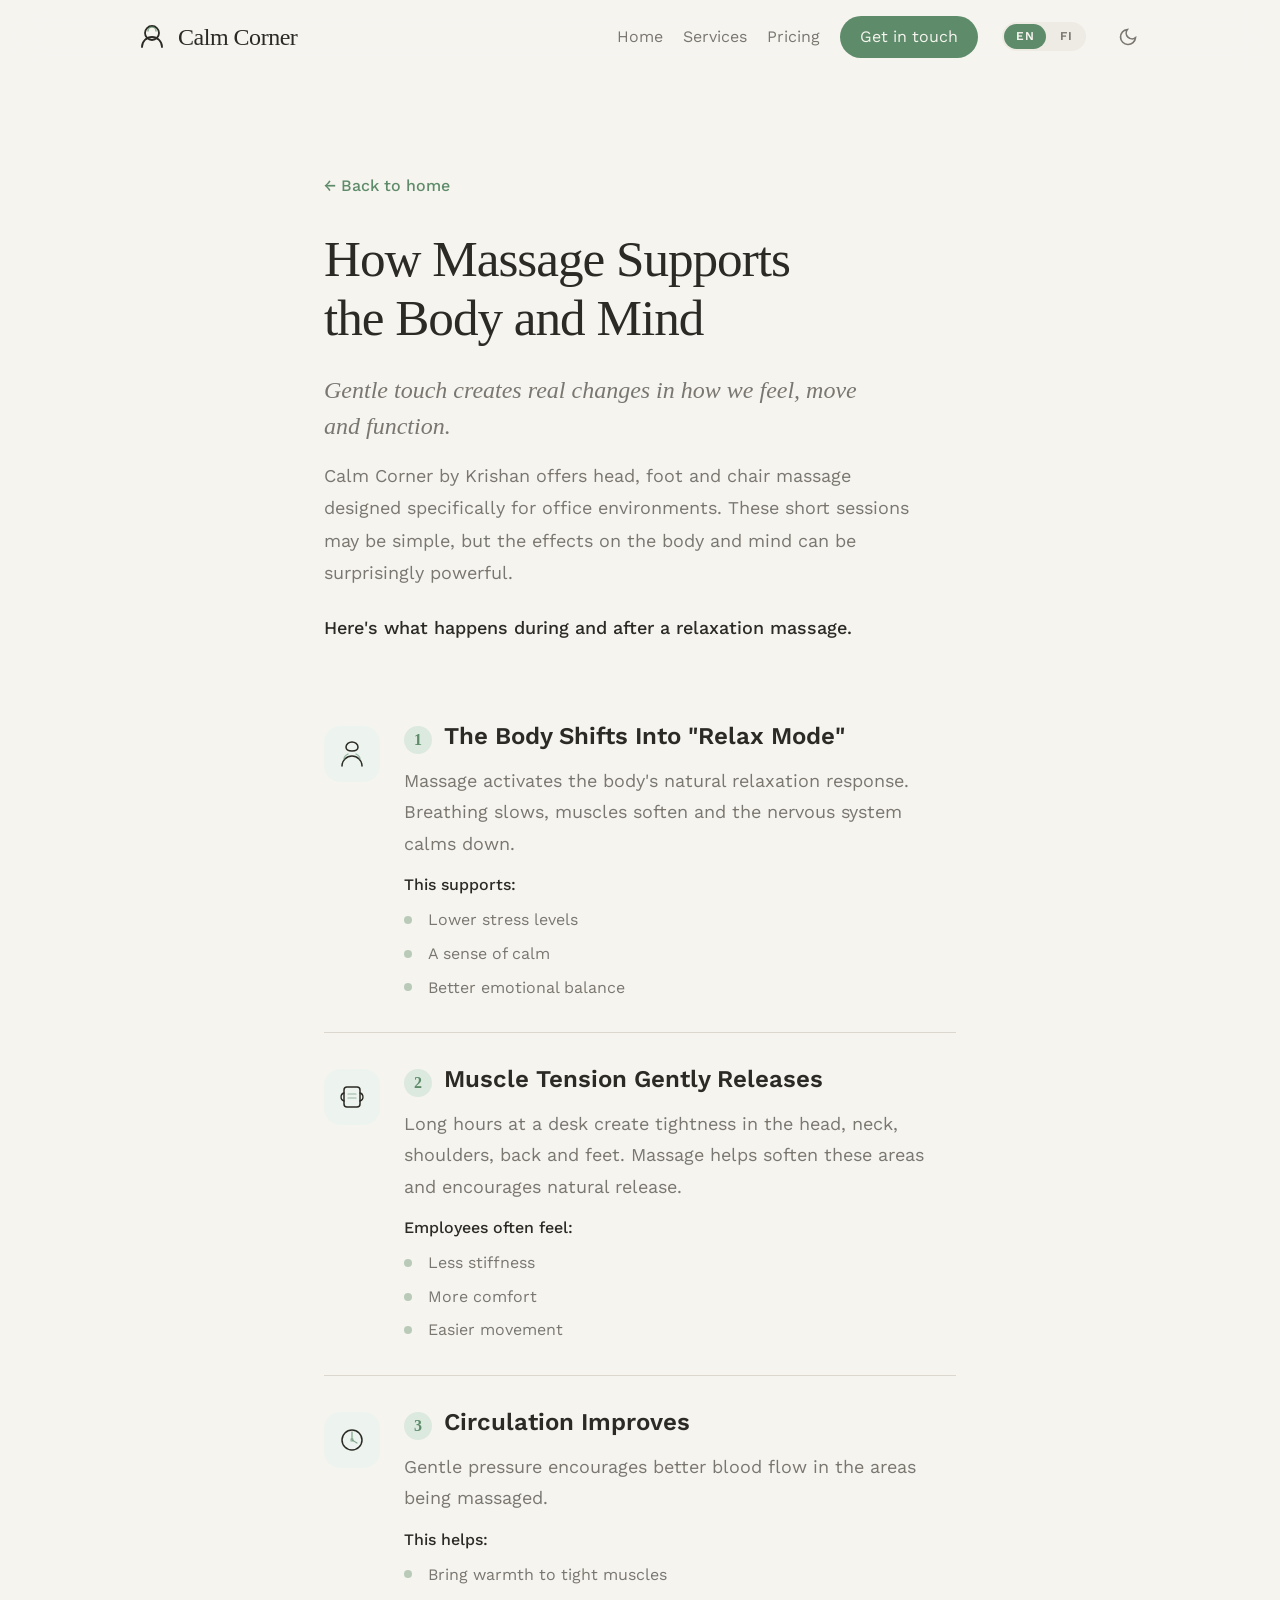
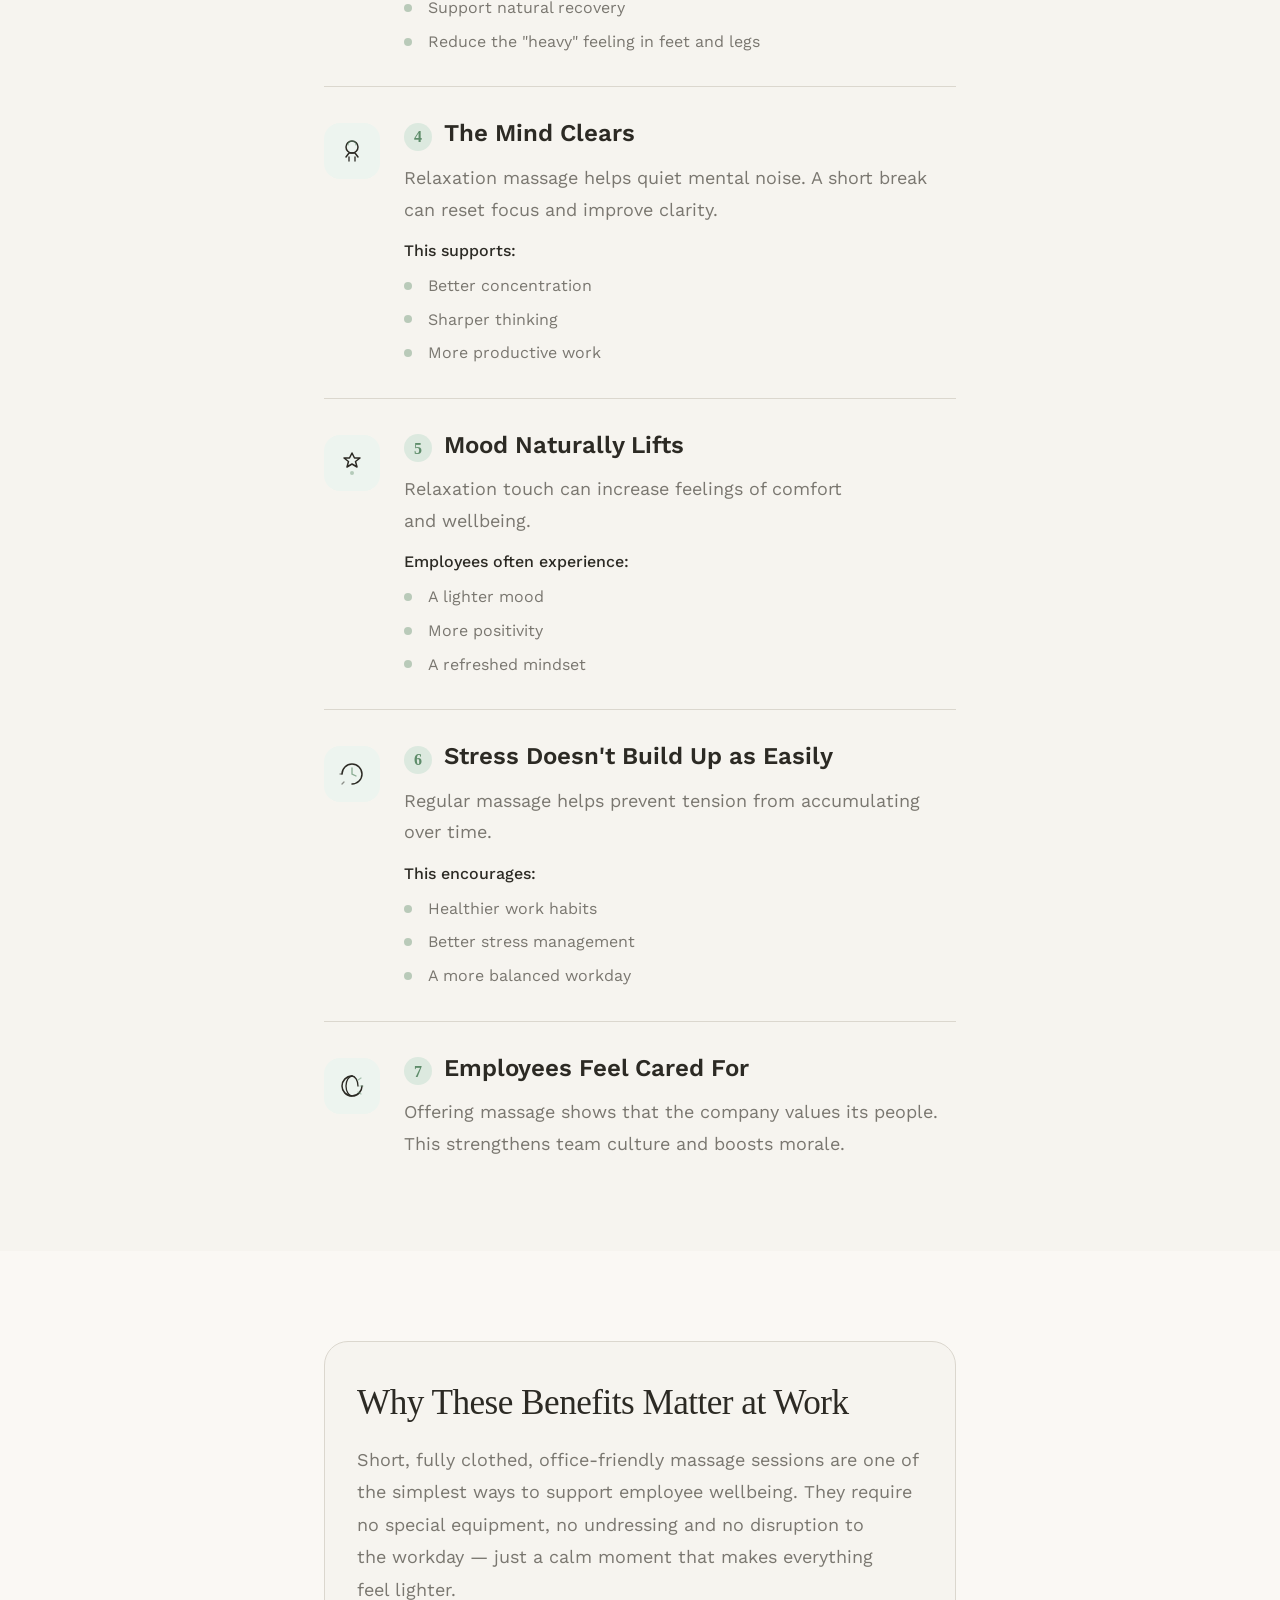
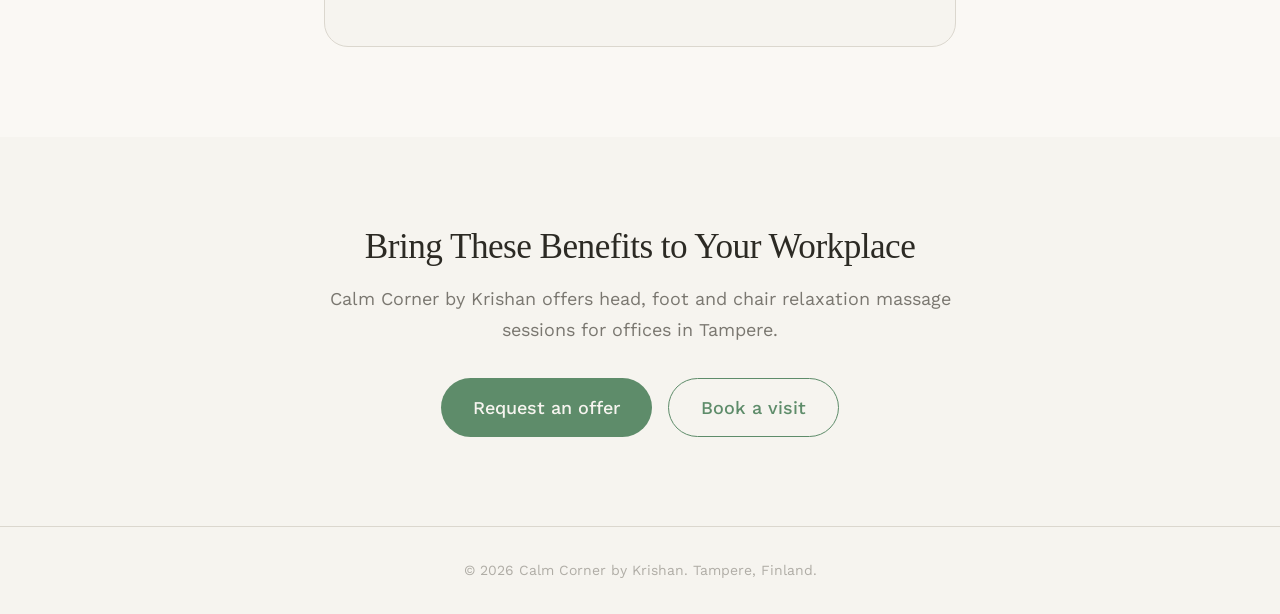
==== commit f23f6e11: "Rebrand: Workday Wellness → Calm Corner by Krishan, update email to hello@calmcorner.fi" ====
--- a/benefits.html
+++ b/benefits.html
@@ -3,11 +3,11 @@
 <head>
   <meta charset="UTF-8">
   <meta name="viewport" content="width=device-width, initial-scale=1.0">
-  <title>How Massage Benefits the Body — Workday Wellness by Krishan</title>
+  <title>How Massage Benefits the Body — Calm Corner by Krishan</title>
   <meta name="description" content="Discover how gentle head, foot and chair massage supports the body and mind. Reduce stress, ease tension and boost focus at work.">
 
   <!-- Open Graph -->
-  <meta property="og:title" content="How Massage Benefits the Body — Workday Wellness by Krishan">
+  <meta property="og:title" content="How Massage Benefits the Body — Calm Corner by Krishan">
   <meta property="og:description" content="Gentle touch creates real changes in how we feel, move and function.">
   <meta property="og:type" content="website">
 
@@ -25,13 +25,13 @@
   <!-- ═══════════════════════════════════════ NAV ═══════════════════════════════════════ -->
   <header class="header" id="header">
     <nav class="nav">
-      <a href="index.html" class="logo" aria-label="Workday Wellness home">
+      <a href="index.html" class="logo" aria-label="Calm Corner home">
         <svg width="36" height="36" viewBox="0 0 36 36" fill="none" xmlns="http://www.w3.org/2000/svg" aria-hidden="true">
           <circle cx="18" cy="14" r="7" stroke="currentColor" stroke-width="1.8"/>
           <path d="M8 28c0-5.5 4.5-10 10-10s10 4.5 10 10" stroke="currentColor" stroke-width="1.8" stroke-linecap="round"/>
           <path d="M14 12c0-2.2 1.8-4 4-4s4 1.8 4 4" stroke="var(--color-accent)" stroke-width="1.5" stroke-linecap="round" opacity="0.7"/>
         </svg>
-        <span class="logo-text">Workday Wellness</span>
+        <span class="logo-text">Calm Corner</span>
       </a>
       <div class="nav-links" id="navLinks">
         <a href="index.html" data-i18n="nav.home">Home</a>
@@ -61,7 +61,7 @@
         <a href="index.html" class="breadcrumb" data-i18n="ben.breadcrumb">&larr; Back to home</a>
         <h1 class="benefits-title" data-i18n="ben.title">How Massage Supports the Body and Mind</h1>
         <p class="benefits-intro" data-i18n="ben.intro">Gentle touch creates real changes in how we feel, move and function.</p>
-        <p class="benefits-intro-sub" data-i18n="ben.intro.sub">Workday Wellness by Krishan offers head, foot and chair massage designed specifically for office environments. These short sessions may be simple, but the effects on the body and mind can be surprisingly powerful.</p>
+        <p class="benefits-intro-sub" data-i18n="ben.intro.sub">Calm Corner by Krishan offers head, foot and chair massage designed specifically for office environments. These short sessions may be simple, but the effects on the body and mind can be surprisingly powerful.</p>
         <p class="benefits-prompt" data-i18n="ben.prompt">Here's what happens during and after a relaxation massage.</p>
       </div>
     </section>
@@ -200,7 +200,7 @@
     <section class="section benefits-cta">
       <div class="container container--narrow benefits-cta-inner">
         <h2 data-i18n="ben.cta.title">Bring These Benefits to Your Workplace</h2>
-        <p data-i18n="ben.cta.text">Workday Wellness by Krishan offers head, foot and chair relaxation massage sessions for offices in Tampere.</p>
+        <p data-i18n="ben.cta.text">Calm Corner by Krishan offers head, foot and chair relaxation massage sessions for offices in Tampere.</p>
         <div class="hero-buttons">
           <a href="index.html#contact" class="btn btn-primary btn-large" data-i18n="hero.offer">Request an offer</a>
           <a href="index.html#contact" class="btn btn-secondary btn-large" data-i18n="hero.book">Book a visit</a>
@@ -213,7 +213,7 @@
   <!-- ═══════════════════════════════════════ FOOTER ═══════════════════════════════════ -->
   <footer class="footer">
     <div class="container">
-      <p data-i18n="footer.copy">&copy; 2026 Workday Wellness by Krishan. Tampere, Finland.</p>
+      <p data-i18n="footer.copy">&copy; 2026 Calm Corner by Krishan. Tampere, Finland.</p>
     </div>
   </footer>
 
--- a/style.css
+++ b/style.css
@@ -369,23 +369,29 @@
 
 .hero-visual {
   position: absolute;
-  right: -2%;
+  right: 0;
   top: 50%;
   transform: translateY(-50%);
-  width: 42%;
-  aspect-ratio: 1;
+  width: 40%;
+  aspect-ratio: 4 / 5;
+  max-height: 480px;
   opacity: 0;
   transition: opacity 1s 0.3s;
 }
 
 .hero-visual.revealed { opacity: 1; }
 
-.hero-shape {
+.hero-img {
   width: 100%;
   height: 100%;
-  border-radius: 50%;
-  background: radial-gradient(ellipse at 40% 40%, var(--color-accent-light), var(--color-accent-subtle) 60%, transparent 80%);
-  opacity: 0.6;
+  object-fit: cover;
+  border-radius: var(--radius-xl);
+  box-shadow: var(--shadow-lg);
+}
+
+[data-theme="dark"] .hero-img {
+  opacity: 0.85;
+  filter: brightness(0.9);
 }
 
 /* ── Buttons ──────────────────────────────────────────────────────── */
@@ -563,101 +569,204 @@
   background: var(--color-surface);
 }
 
-.pricing-table-wrap {
-  margin-bottom: var(--space-8);
-  overflow-x: auto;
-  -webkit-overflow-scrolling: touch;
-}
-
-.pricing-table {
-  width: 100%;
-  border-collapse: collapse;
+.pricing-header {
+  text-align: center;
+  margin-bottom: var(--space-12);
+}
+
+.pricing-header .section-tag { margin-bottom: var(--space-2); }
+
+.pricing-header .section-title { margin-bottom: var(--space-3); }
+
+.pricing-intro {
+  font-size: var(--text-sm);
+  color: var(--color-text-muted);
+  max-width: none;
+}
+
+/* Session cards — 3 per row */
+.pricing-sessions {
+  display: grid;
+  grid-template-columns: repeat(3, 1fr);
+  gap: var(--space-5);
+  max-width: 720px;
+  margin: 0 auto var(--space-10);
+}
+
+.session-card {
   background: var(--color-bg);
   border: 1px solid var(--color-border);
-  border-radius: var(--radius-lg);
-  overflow: hidden;
-}
-
-.pricing-table thead {
-  background: var(--color-accent-subtle);
-}
-
-.pricing-table th {
+  border-radius: var(--radius-xl);
+  padding: var(--space-8) var(--space-6);
+  text-align: center;
+  display: flex;
+  flex-direction: column;
+  align-items: center;
+  gap: var(--space-2);
+  position: relative;
+  transition: box-shadow var(--transition-interactive), transform var(--transition-interactive);
+}
+
+.session-card:hover {
+  box-shadow: var(--shadow-md);
+  transform: translateY(-2px);
+}
+
+.session-card--featured {
+  background: var(--color-accent);
+  border-color: var(--color-accent);
+  color: var(--color-text-inverse);
+}
+
+.session-card--featured .session-name,
+.session-card--featured .session-duration {
+  color: color-mix(in srgb, var(--color-text-inverse) 85%, transparent);
+}
+
+.session-badge {
+  position: absolute;
+  top: -13px;
+  left: 50%;
+  transform: translateX(-50%);
+  background: var(--color-text);
+  color: var(--color-text-inverse);
+  font-size: 0.65rem;
+  font-weight: 700;
+  letter-spacing: 0.1em;
+  text-transform: uppercase;
+  padding: 3px var(--space-3);
+  border-radius: var(--radius-full);
+  white-space: nowrap;
+}
+
+.session-icon {
+  color: var(--color-accent);
+  margin-bottom: var(--space-2);
+}
+
+.session-card--featured .session-icon {
+  color: var(--color-text-inverse);
+  opacity: 0.85;
+}
+
+.session-duration {
+  font-size: var(--text-xs);
+  font-weight: 500;
+  color: var(--color-text-faint);
+  text-transform: uppercase;
+  letter-spacing: 0.08em;
+}
+
+.session-name {
   font-family: var(--font-body);
-  font-size: var(--text-xs);
+  font-size: var(--text-base);
   font-weight: 600;
-  color: var(--color-text-muted);
-  text-transform: uppercase;
-  letter-spacing: 0.06em;
-  text-align: left;
-  padding: var(--space-4) var(--space-5);
-}
-
-.pricing-table td {
-  font-size: var(--text-base);
   color: var(--color-text);
-  padding: var(--space-4) var(--space-5);
-  border-top: 1px solid var(--color-border);
-}
-
-.pricing-table td:last-child {
-  font-family: var(--font-display);
-  font-weight: 600;
-  color: var(--color-accent);
-}
-
-.pricing-table tbody tr:hover {
-  background: var(--color-accent-subtle);
-}
-
-.pricing-cards {
-  display: grid;
-  grid-template-columns: repeat(auto-fit, minmax(180px, 1fr));
-  gap: var(--space-5);
-  margin-bottom: var(--space-6);
-}
-
-.price-card {
-  background: var(--color-bg);
-  border: 1px solid var(--color-border);
-  border-radius: var(--radius-lg);
-  padding: var(--space-6) var(--space-5);
-  text-align: center;
-  opacity: 0;
-  transform: translateY(16px);
-  transition: opacity 0.5s, transform 0.5s;
-}
-
-.price-card.revealed {
-  opacity: 1;
-  transform: translateY(0);
-}
-
-.price-card:nth-child(2).revealed { transition-delay: 0.08s; }
-.price-card:nth-child(3).revealed { transition-delay: 0.16s; }
-
-.price-label {
-  font-size: var(--text-sm);
-  color: var(--color-text-muted);
-  margin-bottom: var(--space-2);
-}
-
-.price-detail {
-  font-size: var(--text-xs);
-  color: var(--color-text-faint);
-}
-
-.price-value {
+  margin: 0;
+}
+
+.session-price {
+  margin-top: var(--space-3);
+}
+
+.session-amount {
   font-family: var(--font-display);
   font-size: var(--text-xl);
   font-weight: 600;
   color: var(--color-accent);
+  line-height: 1;
+}
+
+.session-card--featured .session-amount {
+  color: var(--color-text-inverse);
+}
+
+/* Packages */
+.pricing-packages {
+  max-width: 720px;
+  margin: 0 auto var(--space-8);
+  background: var(--color-bg);
+  border: 1px solid var(--color-border);
+  border-radius: var(--radius-xl);
+  overflow: hidden;
+}
+
+.packages-label {
+  font-size: var(--text-xs);
+  font-weight: 600;
+  color: var(--color-text-muted);
+  text-transform: uppercase;
+  letter-spacing: 0.1em;
+  padding: var(--space-4) var(--space-6);
+  border-bottom: 1px solid var(--color-border);
+  background: var(--color-accent-subtle);
+  max-width: none;
+}
+
+.packages-row {
+  display: flex;
+  flex-direction: column;
+}
+
+.package-item {
+  display: flex;
+  align-items: center;
+  justify-content: space-between;
+  padding: var(--space-5) var(--space-6);
+  border-bottom: 1px solid var(--color-border);
+  transition: background var(--transition-interactive);
+  gap: var(--space-4);
+}
+
+.package-item:last-child { border-bottom: none; }
+
+.package-item:hover { background: var(--color-accent-subtle); }
+
+.package-item--highlight {
+  background: var(--color-accent-subtle);
+}
+
+.package-name {
+  font-size: var(--text-base);
+  font-weight: 600;
+  color: var(--color-text);
+  max-width: none;
+  margin-bottom: 2px;
+}
+
+.package-meta {
+  font-size: var(--text-xs);
+  color: var(--color-text-faint);
+  max-width: none;
+}
+
+.package-price {
+  font-family: var(--font-display);
+  font-size: var(--text-lg);
+  font-weight: 600;
+  color: var(--color-accent);
+  white-space: nowrap;
+  max-width: none;
+  flex-shrink: 0;
 }
 
 .pricing-note {
   font-size: var(--text-sm);
   color: var(--color-text-muted);
   text-align: center;
+  max-width: 520px;
+  margin: 0 auto;
+}
+
+/* Responsive pricing */
+@media (max-width: 600px) {
+  .pricing-sessions {
+    grid-template-columns: 1fr;
+    max-width: 320px;
+  }
+  .package-item {
+    padding: var(--space-4) var(--space-5);
+  }
 }
 
 /* ── Krishan ──────────────────────────────────────────────────────── */
@@ -822,10 +931,6 @@
     gap: var(--space-6);
   }
 
-  .pricing-cards {
-    grid-template-columns: 1fr;
-  }
-
   .krishan-content {
     flex-direction: column;
     align-items: center;
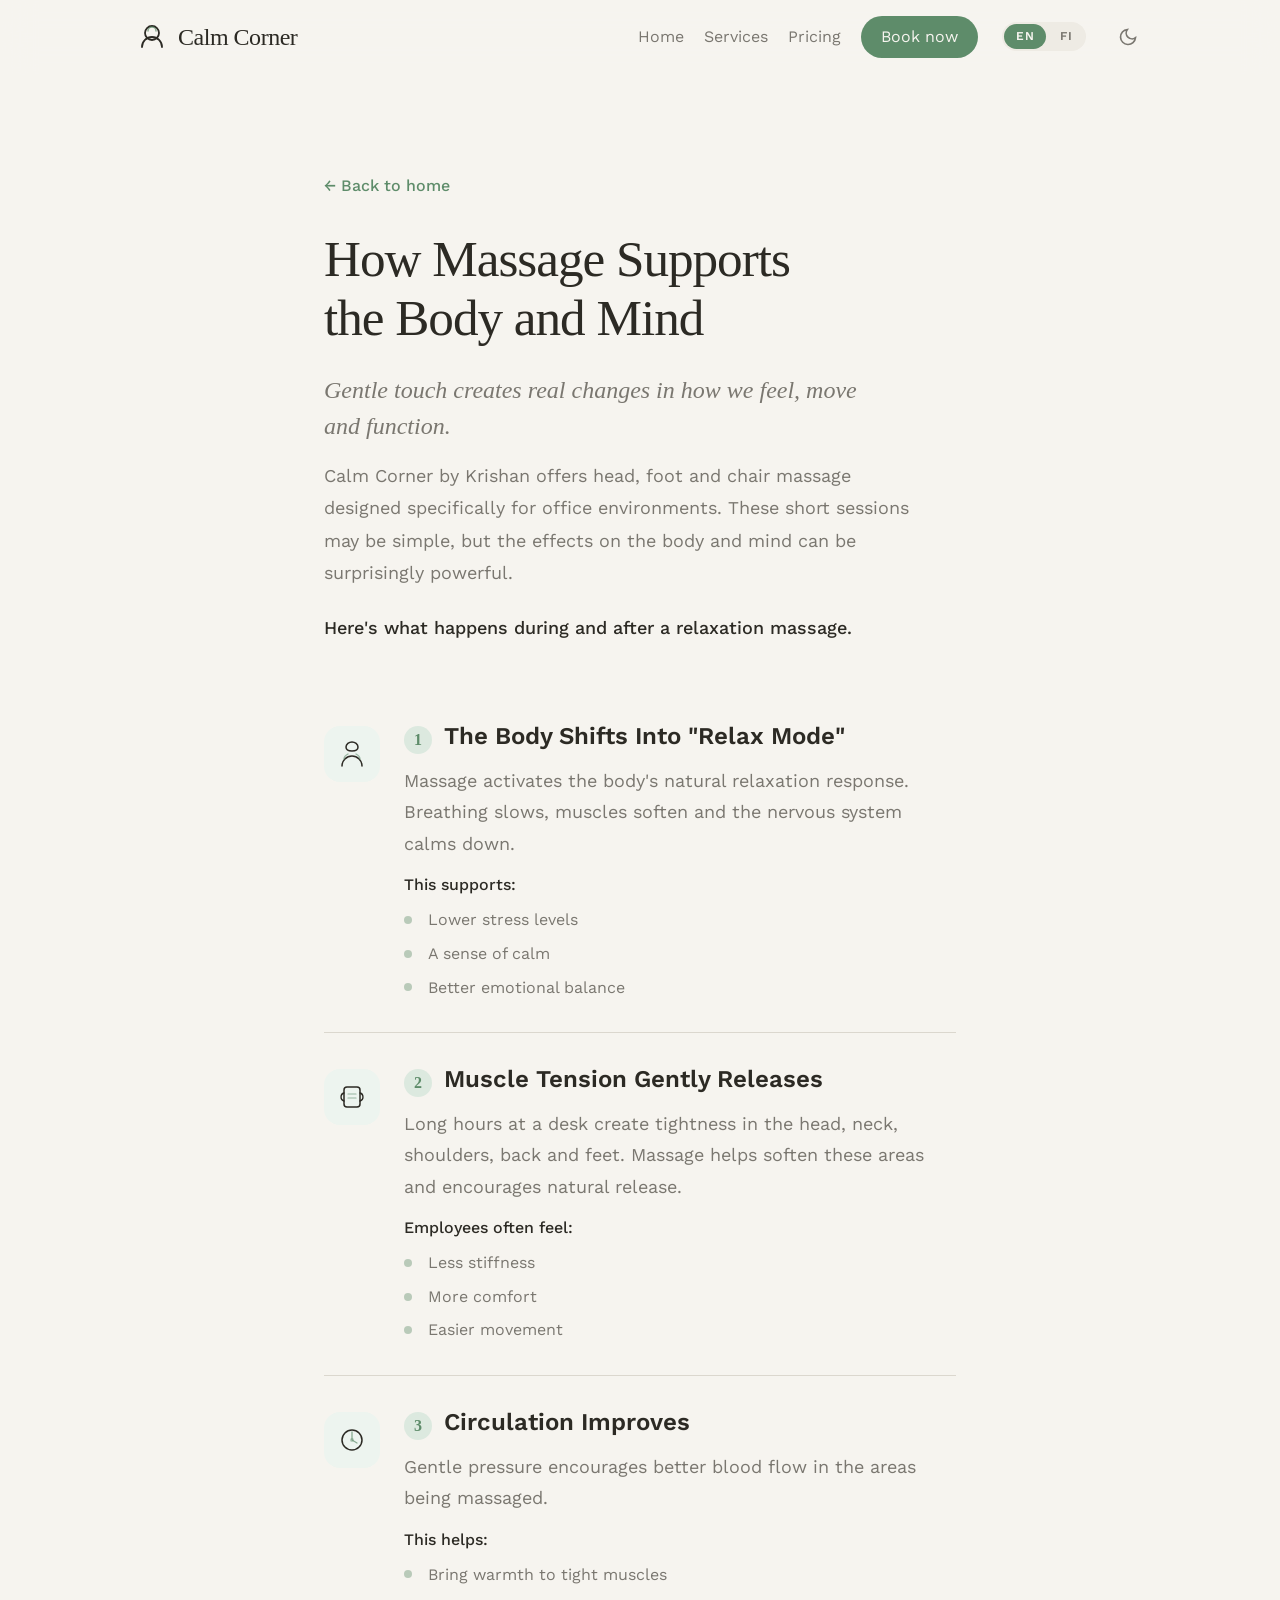
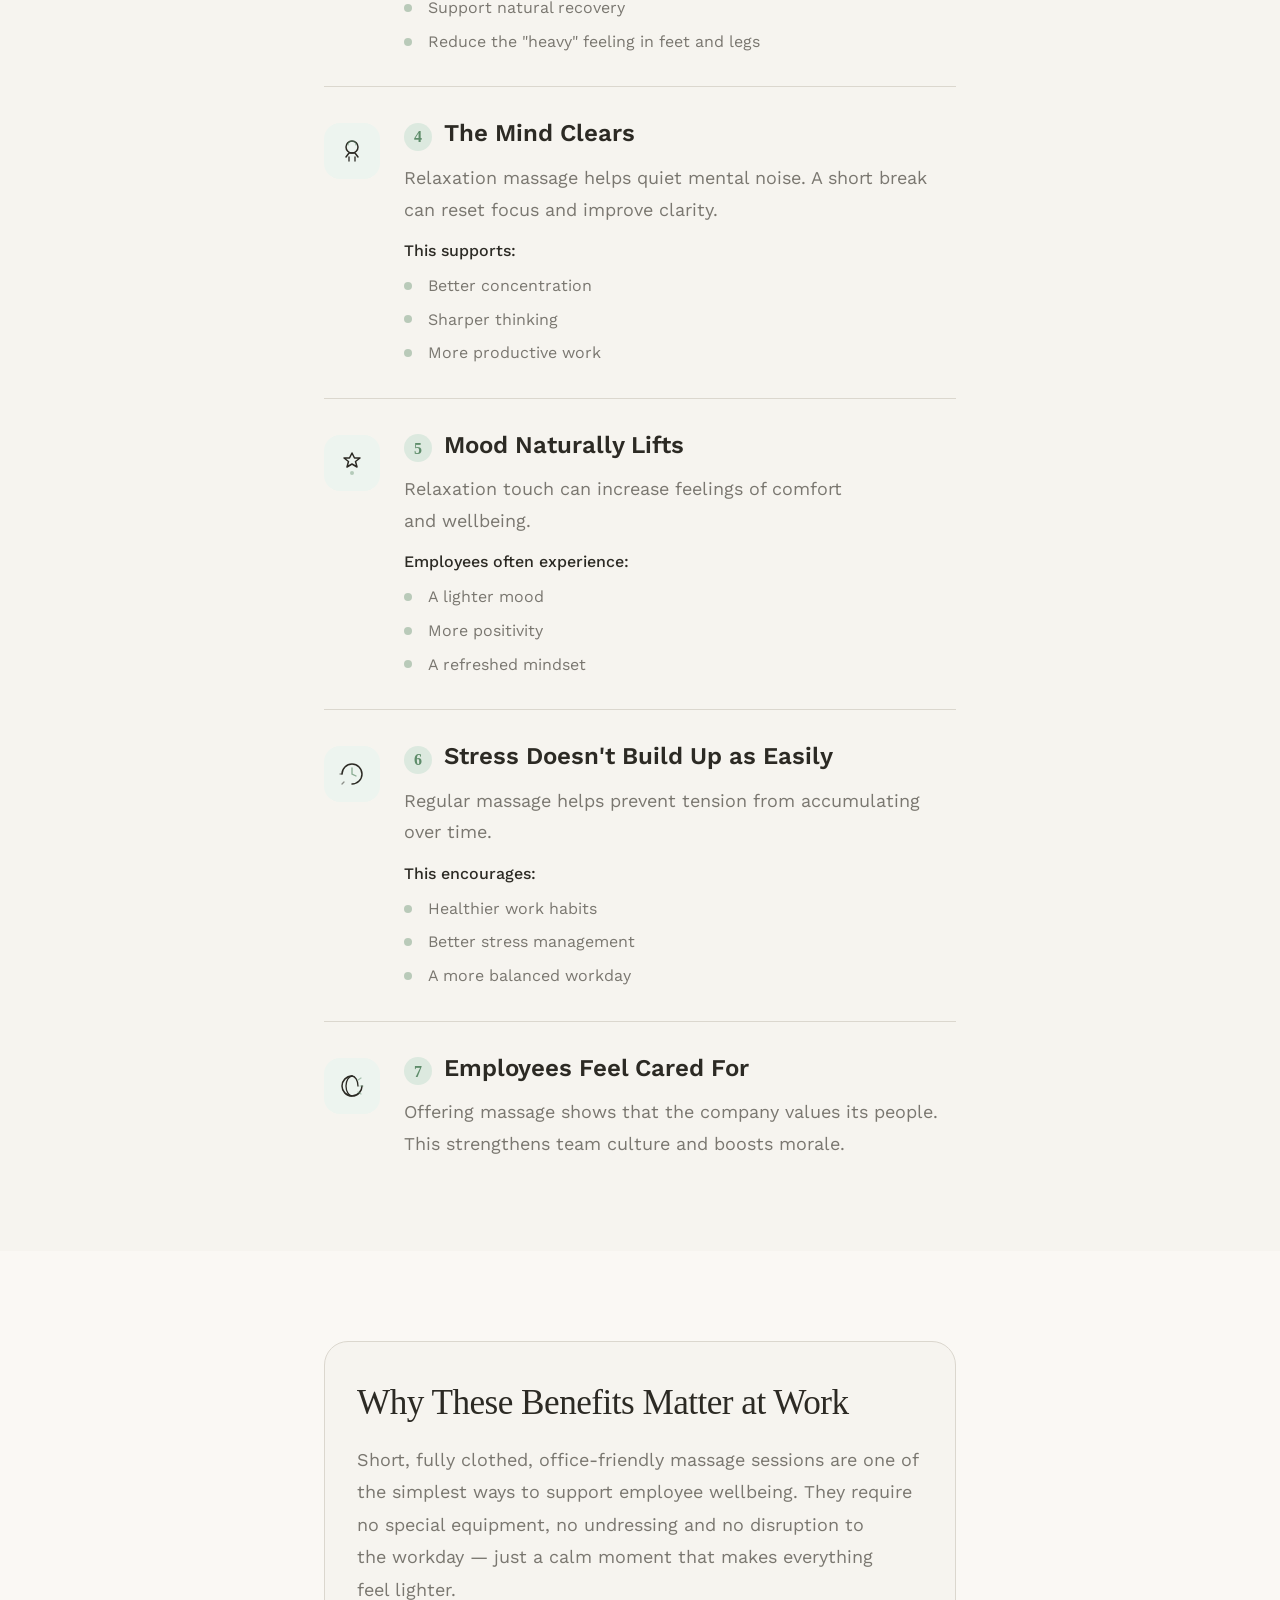
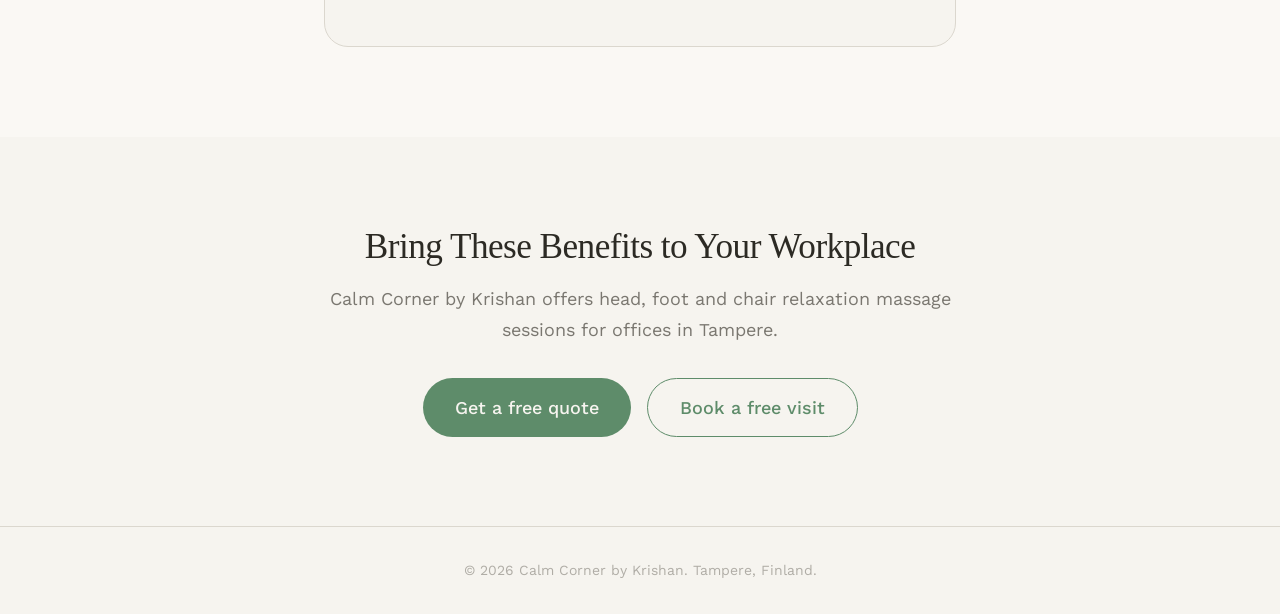
==== commit 89df86d7: "Update all button text for clarity and conversion" ====
--- a/benefits.html
+++ b/benefits.html
@@ -37,7 +37,7 @@
         <a href="index.html" data-i18n="nav.home">Home</a>
         <a href="index.html#services" data-i18n="nav.services">Services</a>
         <a href="index.html#pricing" data-i18n="nav.pricing">Pricing</a>
-        <a href="index.html#contact" class="nav-cta" data-i18n="nav.cta">Get in touch</a>
+        <a href="index.html#contact" class="nav-cta" data-i18n="nav.cta">Book now</a>
       </div>
       <!-- Language toggle -->
       <div class="lang-toggle" aria-label="Language">
@@ -202,8 +202,8 @@
         <h2 data-i18n="ben.cta.title">Bring These Benefits to Your Workplace</h2>
         <p data-i18n="ben.cta.text">Calm Corner by Krishan offers head, foot and chair relaxation massage sessions for offices in Tampere.</p>
         <div class="hero-buttons">
-          <a href="index.html#contact" class="btn btn-primary btn-large" data-i18n="hero.offer">Request an offer</a>
-          <a href="index.html#contact" class="btn btn-secondary btn-large" data-i18n="hero.book">Book a visit</a>
+          <a href="index.html#contact" class="btn btn-primary btn-large" data-i18n="hero.offer">Get a free quote</a>
+          <a href="index.html#contact" class="btn btn-secondary btn-large" data-i18n="hero.book">Book a free visit</a>
         </div>
       </div>
     </section>
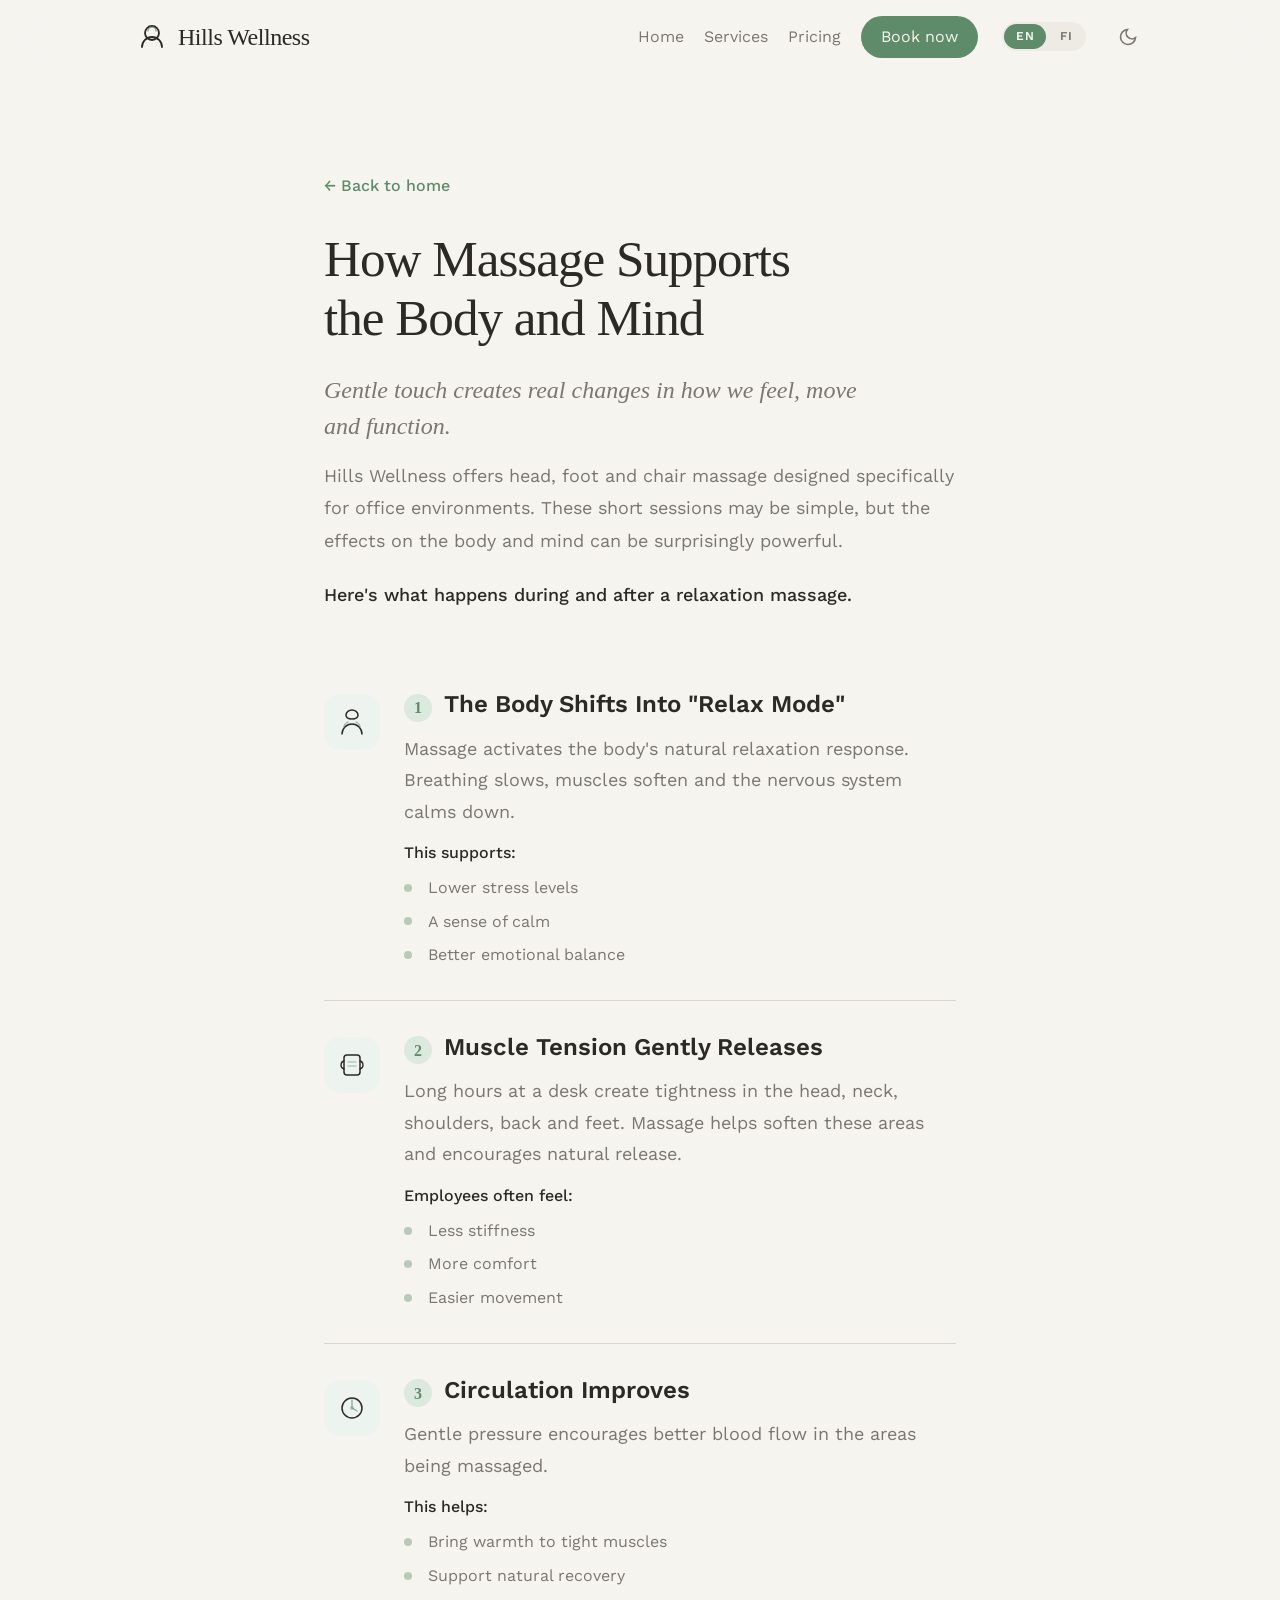
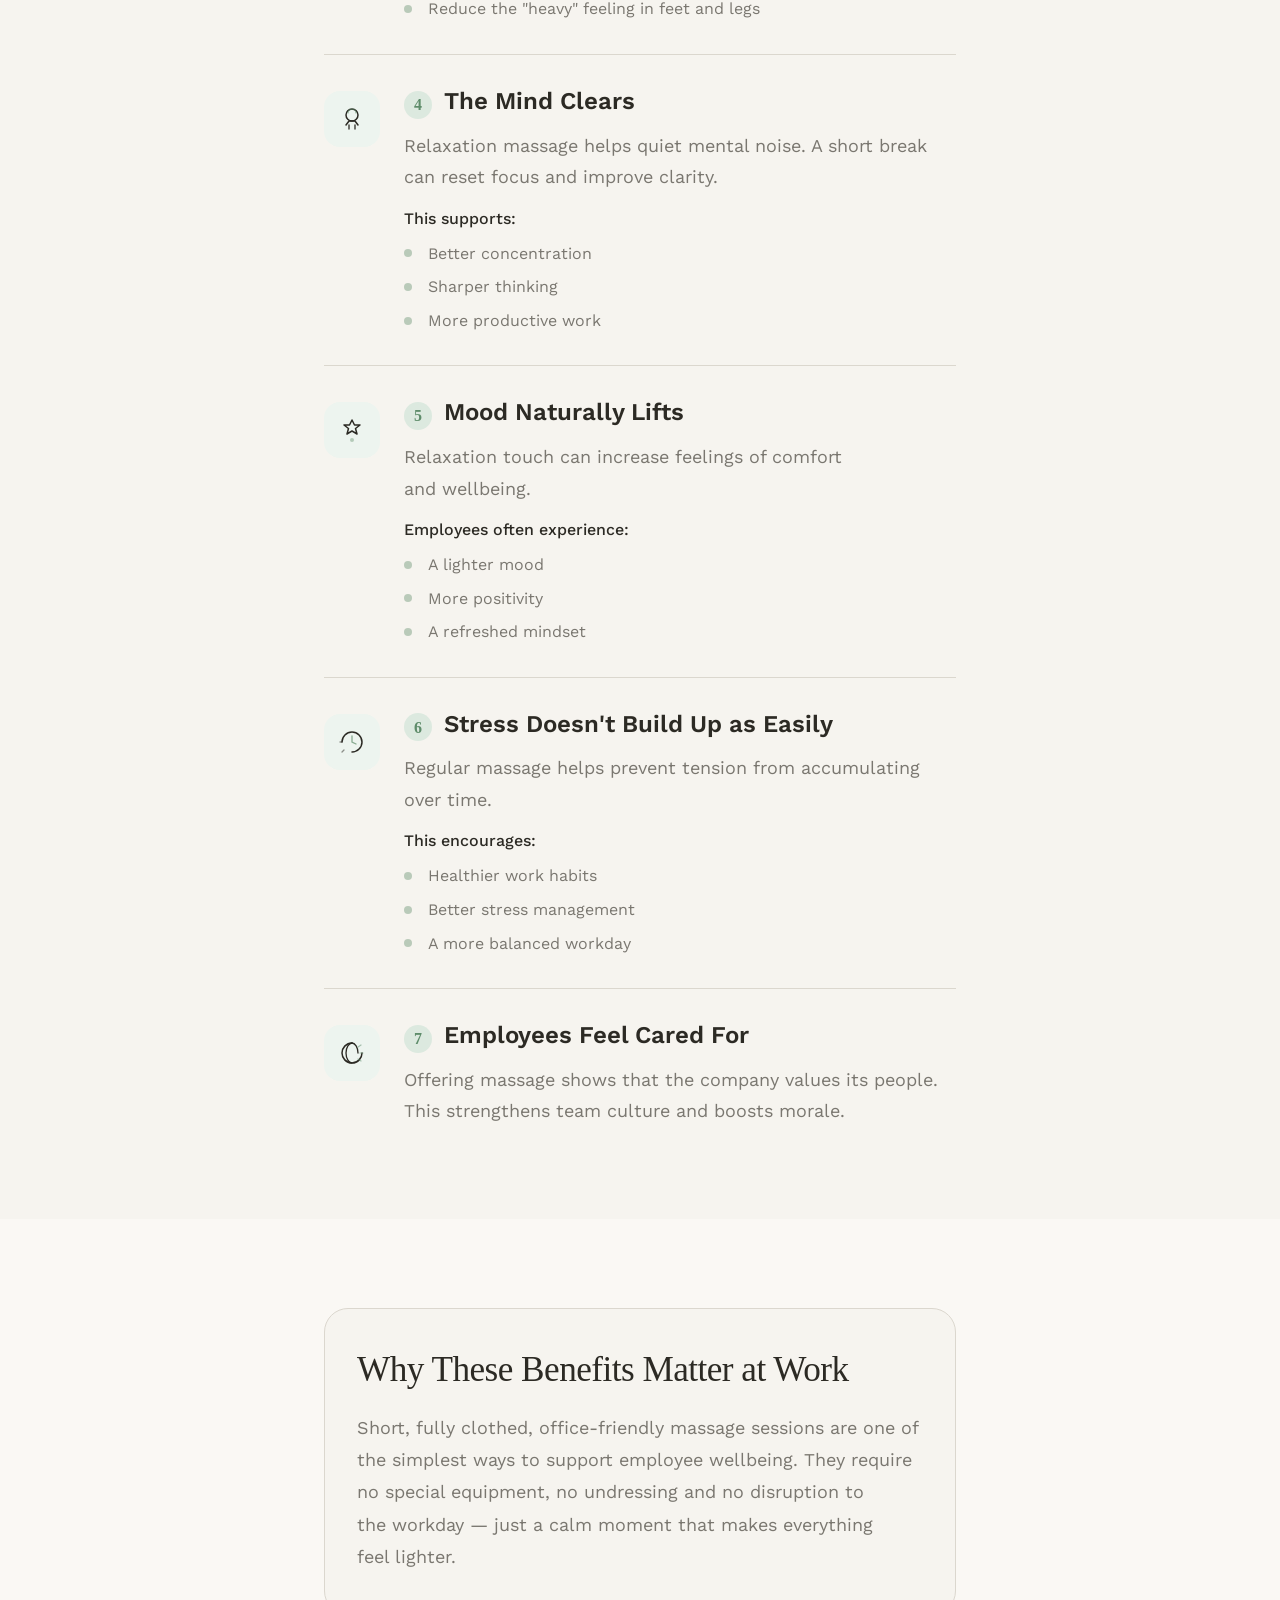
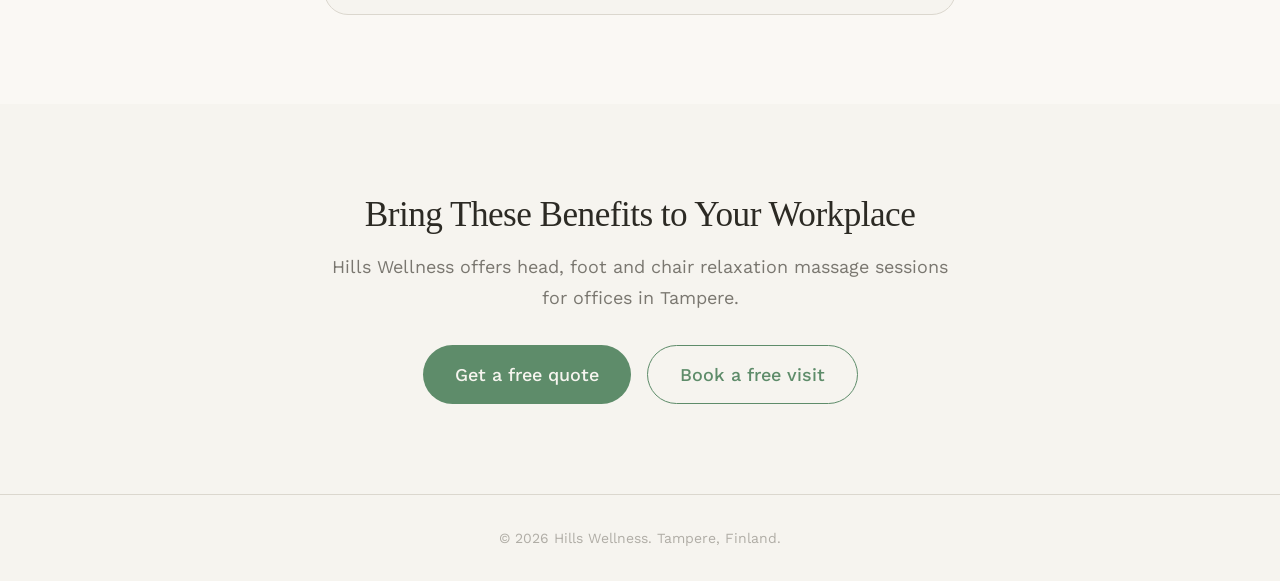
==== commit e64071ca: "Rebrand: Calm Corner by Krishan → Hills Wellness, update email to hello@hillswellness.fi" ====
--- a/benefits.html
+++ b/benefits.html
@@ -3,11 +3,11 @@
 <head>
   <meta charset="UTF-8">
   <meta name="viewport" content="width=device-width, initial-scale=1.0">
-  <title>How Massage Benefits the Body — Calm Corner by Krishan</title>
+  <title>How Massage Benefits the Body — Hills Wellness</title>
   <meta name="description" content="Discover how gentle head, foot and chair massage supports the body and mind. Reduce stress, ease tension and boost focus at work.">
 
   <!-- Open Graph -->
-  <meta property="og:title" content="How Massage Benefits the Body — Calm Corner by Krishan">
+  <meta property="og:title" content="How Massage Benefits the Body — Hills Wellness">
   <meta property="og:description" content="Gentle touch creates real changes in how we feel, move and function.">
   <meta property="og:type" content="website">
 
@@ -25,13 +25,13 @@
   <!-- ═══════════════════════════════════════ NAV ═══════════════════════════════════════ -->
   <header class="header" id="header">
     <nav class="nav">
-      <a href="index.html" class="logo" aria-label="Calm Corner home">
+      <a href="index.html" class="logo" aria-label="Hills Wellness home">
         <svg width="36" height="36" viewBox="0 0 36 36" fill="none" xmlns="http://www.w3.org/2000/svg" aria-hidden="true">
           <circle cx="18" cy="14" r="7" stroke="currentColor" stroke-width="1.8"/>
           <path d="M8 28c0-5.5 4.5-10 10-10s10 4.5 10 10" stroke="currentColor" stroke-width="1.8" stroke-linecap="round"/>
           <path d="M14 12c0-2.2 1.8-4 4-4s4 1.8 4 4" stroke="var(--color-accent)" stroke-width="1.5" stroke-linecap="round" opacity="0.7"/>
         </svg>
-        <span class="logo-text">Calm Corner</span>
+        <span class="logo-text">Hills Wellness</span>
       </a>
       <div class="nav-links" id="navLinks">
         <a href="index.html" data-i18n="nav.home">Home</a>
@@ -61,7 +61,7 @@
         <a href="index.html" class="breadcrumb" data-i18n="ben.breadcrumb">&larr; Back to home</a>
         <h1 class="benefits-title" data-i18n="ben.title">How Massage Supports the Body and Mind</h1>
         <p class="benefits-intro" data-i18n="ben.intro">Gentle touch creates real changes in how we feel, move and function.</p>
-        <p class="benefits-intro-sub" data-i18n="ben.intro.sub">Calm Corner by Krishan offers head, foot and chair massage designed specifically for office environments. These short sessions may be simple, but the effects on the body and mind can be surprisingly powerful.</p>
+        <p class="benefits-intro-sub" data-i18n="ben.intro.sub">Hills Wellness offers head, foot and chair massage designed specifically for office environments. These short sessions may be simple, but the effects on the body and mind can be surprisingly powerful.</p>
         <p class="benefits-prompt" data-i18n="ben.prompt">Here's what happens during and after a relaxation massage.</p>
       </div>
     </section>
@@ -200,7 +200,7 @@
     <section class="section benefits-cta">
       <div class="container container--narrow benefits-cta-inner">
         <h2 data-i18n="ben.cta.title">Bring These Benefits to Your Workplace</h2>
-        <p data-i18n="ben.cta.text">Calm Corner by Krishan offers head, foot and chair relaxation massage sessions for offices in Tampere.</p>
+        <p data-i18n="ben.cta.text">Hills Wellness offers head, foot and chair relaxation massage sessions for offices in Tampere.</p>
         <div class="hero-buttons">
           <a href="index.html#contact" class="btn btn-primary btn-large" data-i18n="hero.offer">Get a free quote</a>
           <a href="index.html#contact" class="btn btn-secondary btn-large" data-i18n="hero.book">Book a free visit</a>
@@ -213,7 +213,7 @@
   <!-- ═══════════════════════════════════════ FOOTER ═══════════════════════════════════ -->
   <footer class="footer">
     <div class="container">
-      <p data-i18n="footer.copy">&copy; 2026 Calm Corner by Krishan. Tampere, Finland.</p>
+      <p data-i18n="footer.copy">&copy; 2026 Hills Wellness. Tampere, Finland.</p>
     </div>
   </footer>
 
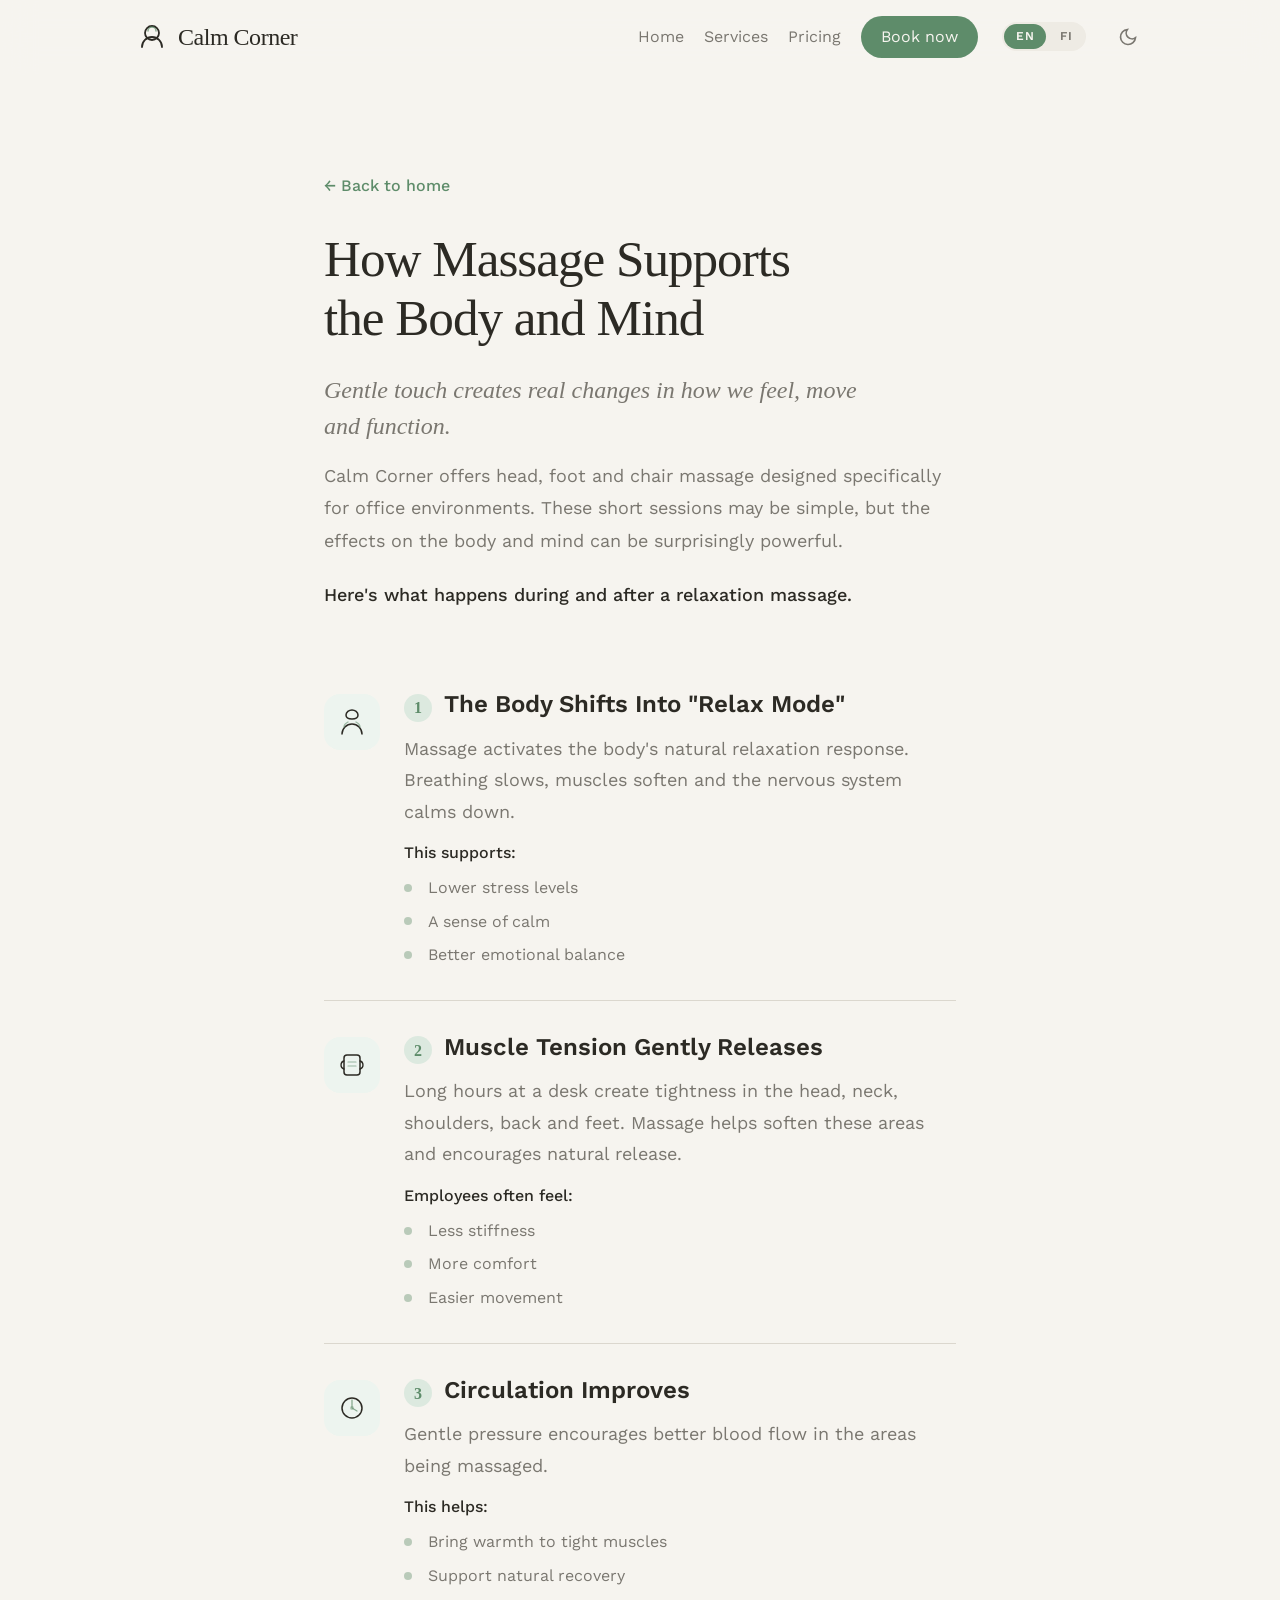
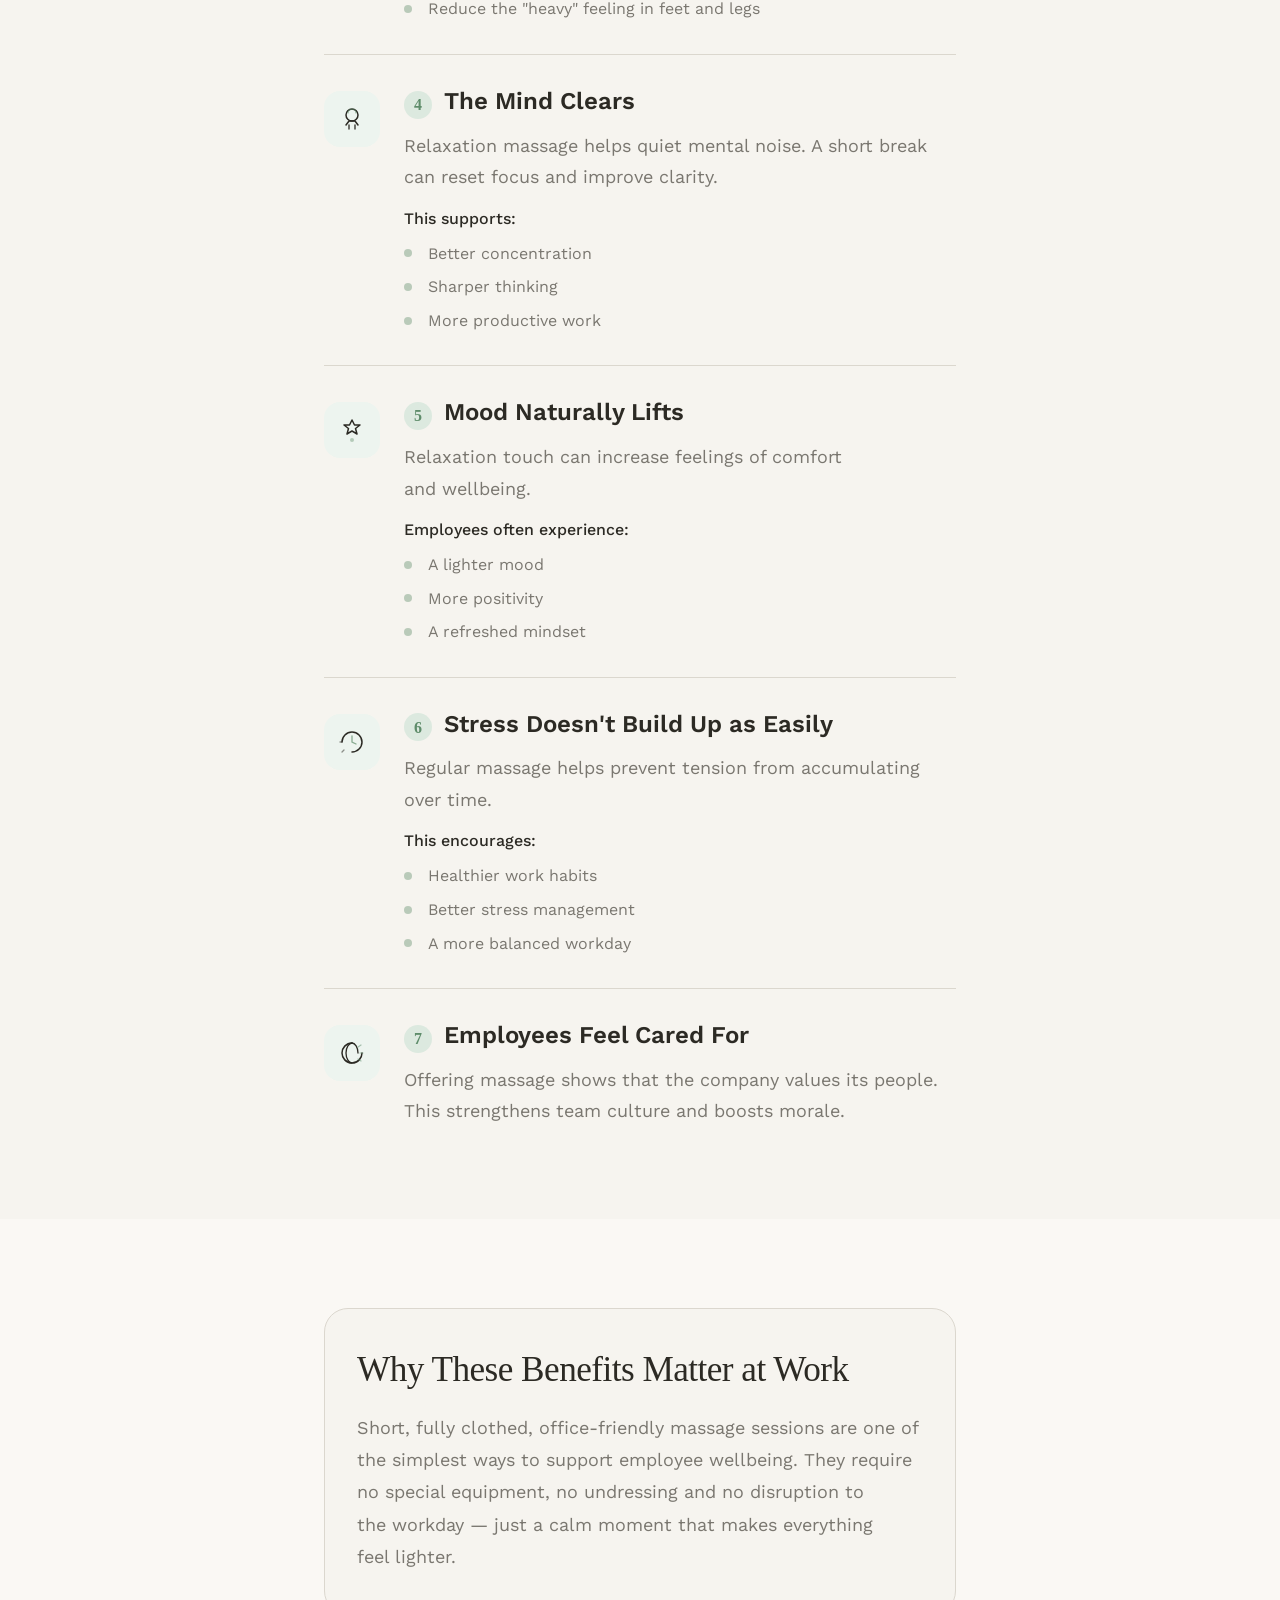
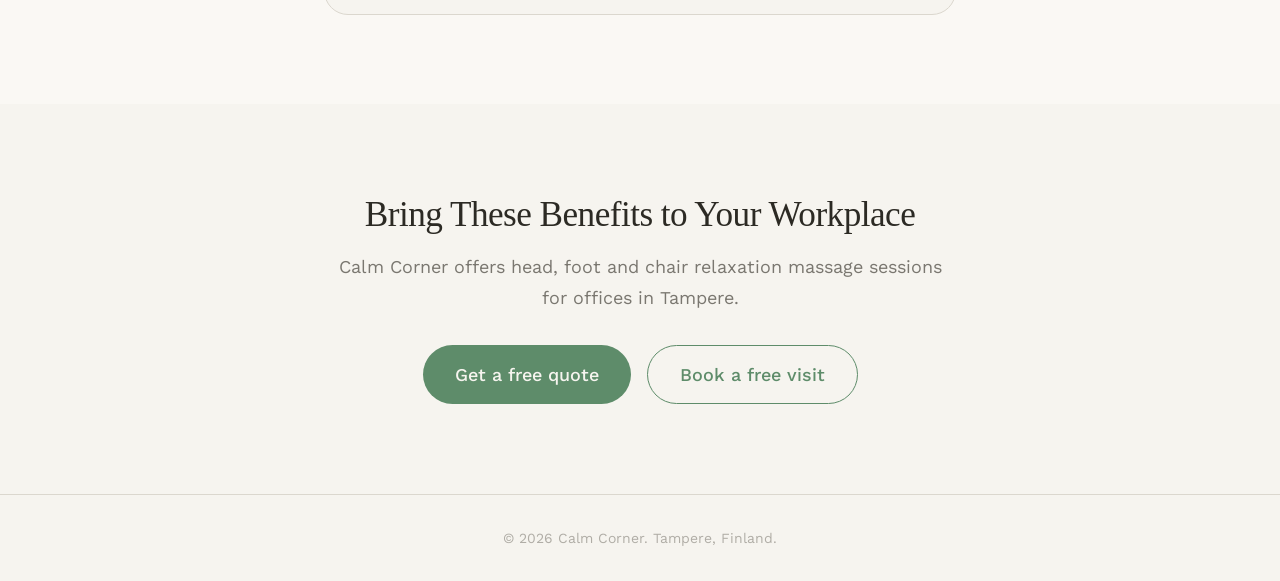
==== commit 6fa2c0be: "Rebrand: Hills Wellness → Calm Corner, email updated to hello@calmcorner.fi" ====
--- a/benefits.html
+++ b/benefits.html
@@ -3,11 +3,11 @@
 <head>
   <meta charset="UTF-8">
   <meta name="viewport" content="width=device-width, initial-scale=1.0">
-  <title>How Massage Benefits the Body — Hills Wellness</title>
+  <title>How Massage Benefits the Body — Calm Corner</title>
   <meta name="description" content="Discover how gentle head, foot and chair massage supports the body and mind. Reduce stress, ease tension and boost focus at work.">
 
   <!-- Open Graph -->
-  <meta property="og:title" content="How Massage Benefits the Body — Hills Wellness">
+  <meta property="og:title" content="How Massage Benefits the Body — Calm Corner">
   <meta property="og:description" content="Gentle touch creates real changes in how we feel, move and function.">
   <meta property="og:type" content="website">
 
@@ -25,13 +25,13 @@
   <!-- ═══════════════════════════════════════ NAV ═══════════════════════════════════════ -->
   <header class="header" id="header">
     <nav class="nav">
-      <a href="index.html" class="logo" aria-label="Hills Wellness home">
+      <a href="index.html" class="logo" aria-label="Calm Corner home">
         <svg width="36" height="36" viewBox="0 0 36 36" fill="none" xmlns="http://www.w3.org/2000/svg" aria-hidden="true">
           <circle cx="18" cy="14" r="7" stroke="currentColor" stroke-width="1.8"/>
           <path d="M8 28c0-5.5 4.5-10 10-10s10 4.5 10 10" stroke="currentColor" stroke-width="1.8" stroke-linecap="round"/>
           <path d="M14 12c0-2.2 1.8-4 4-4s4 1.8 4 4" stroke="var(--color-accent)" stroke-width="1.5" stroke-linecap="round" opacity="0.7"/>
         </svg>
-        <span class="logo-text">Hills Wellness</span>
+        <span class="logo-text">Calm Corner</span>
       </a>
       <div class="nav-links" id="navLinks">
         <a href="index.html" data-i18n="nav.home">Home</a>
@@ -61,7 +61,7 @@
         <a href="index.html" class="breadcrumb" data-i18n="ben.breadcrumb">&larr; Back to home</a>
         <h1 class="benefits-title" data-i18n="ben.title">How Massage Supports the Body and Mind</h1>
         <p class="benefits-intro" data-i18n="ben.intro">Gentle touch creates real changes in how we feel, move and function.</p>
-        <p class="benefits-intro-sub" data-i18n="ben.intro.sub">Hills Wellness offers head, foot and chair massage designed specifically for office environments. These short sessions may be simple, but the effects on the body and mind can be surprisingly powerful.</p>
+        <p class="benefits-intro-sub" data-i18n="ben.intro.sub">Calm Corner offers head, foot and chair massage designed specifically for office environments. These short sessions may be simple, but the effects on the body and mind can be surprisingly powerful.</p>
         <p class="benefits-prompt" data-i18n="ben.prompt">Here's what happens during and after a relaxation massage.</p>
       </div>
     </section>
@@ -200,7 +200,7 @@
     <section class="section benefits-cta">
       <div class="container container--narrow benefits-cta-inner">
         <h2 data-i18n="ben.cta.title">Bring These Benefits to Your Workplace</h2>
-        <p data-i18n="ben.cta.text">Hills Wellness offers head, foot and chair relaxation massage sessions for offices in Tampere.</p>
+        <p data-i18n="ben.cta.text">Calm Corner offers head, foot and chair relaxation massage sessions for offices in Tampere.</p>
         <div class="hero-buttons">
           <a href="index.html#contact" class="btn btn-primary btn-large" data-i18n="hero.offer">Get a free quote</a>
           <a href="index.html#contact" class="btn btn-secondary btn-large" data-i18n="hero.book">Book a free visit</a>
@@ -213,7 +213,7 @@
   <!-- ═══════════════════════════════════════ FOOTER ═══════════════════════════════════ -->
   <footer class="footer">
     <div class="container">
-      <p data-i18n="footer.copy">&copy; 2026 Hills Wellness. Tampere, Finland.</p>
+      <p data-i18n="footer.copy">&copy; 2026 Calm Corner. Tampere, Finland.</p>
     </div>
   </footer>
 
--- a/style.css
+++ b/style.css
@@ -681,6 +681,33 @@
   color: var(--color-text-inverse);
 }
 
+.session-cents {
+  font-size: 0.55em;
+  font-weight: 500;
+  opacity: 0.6;
+  vertical-align: super;
+  letter-spacing: 0;
+}
+
+.session-vat {
+  display: block;
+  font-size: var(--text-xs);
+  color: var(--color-text-muted);
+  margin-top: 4px;
+  letter-spacing: 0.01em;
+}
+
+.session-vat-amount {
+  font-size: var(--text-xs);
+  color: var(--color-text-muted);
+  font-weight: 500;
+}
+
+.session-card--featured .session-vat,
+.session-card--featured .session-vat-amount {
+  color: rgba(255,255,255,0.65);
+}
+
 /* Packages */
 .pricing-packages {
   max-width: 720px;
@@ -740,6 +767,14 @@
   max-width: none;
 }
 
+.package-price-wrap {
+  display: flex;
+  flex-direction: column;
+  align-items: flex-end;
+  flex-shrink: 0;
+  gap: 2px;
+}
+
 .package-price {
   font-family: var(--font-display);
   font-size: var(--text-lg);
@@ -747,7 +782,15 @@
   color: var(--color-accent);
   white-space: nowrap;
   max-width: none;
-  flex-shrink: 0;
+  margin: 0;
+}
+
+.package-vat {
+  font-size: var(--text-xs);
+  color: var(--color-text-faint);
+  white-space: nowrap;
+  max-width: none;
+  margin: 0;
 }
 
 .pricing-note {
